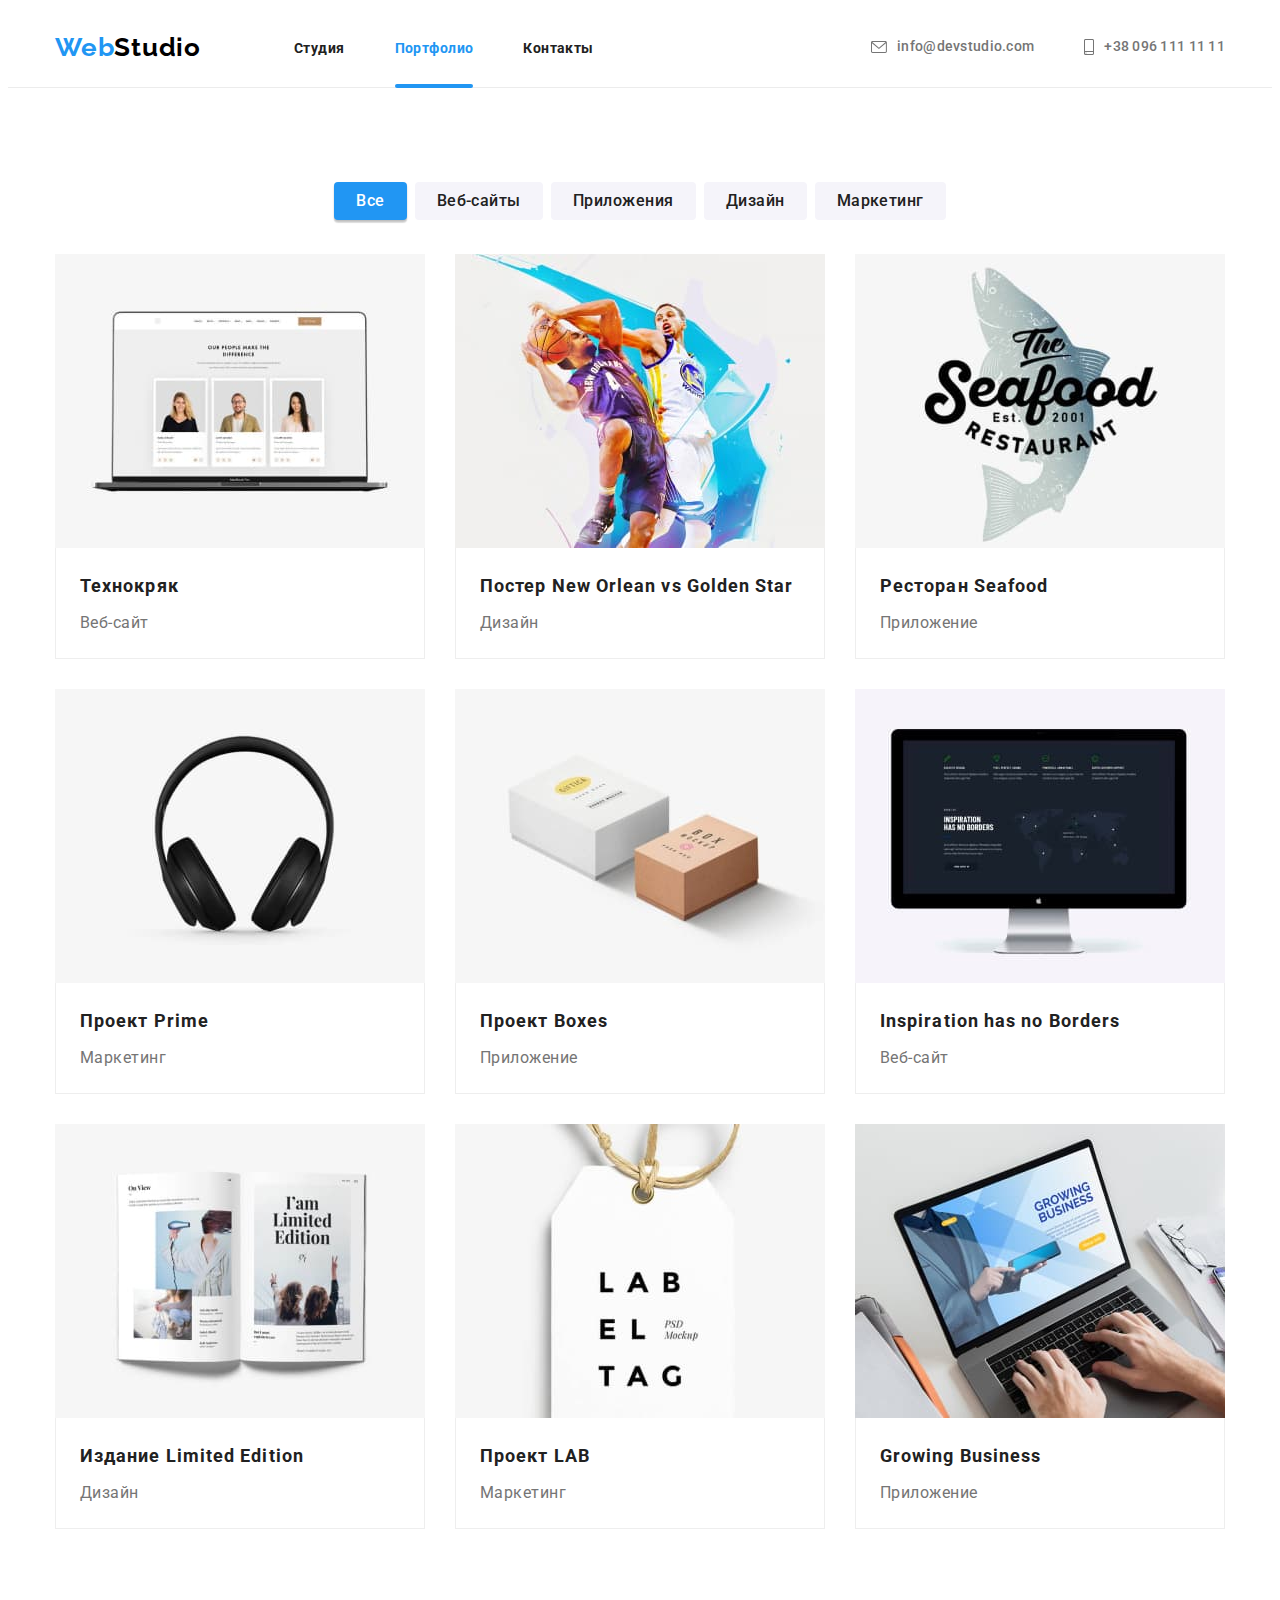
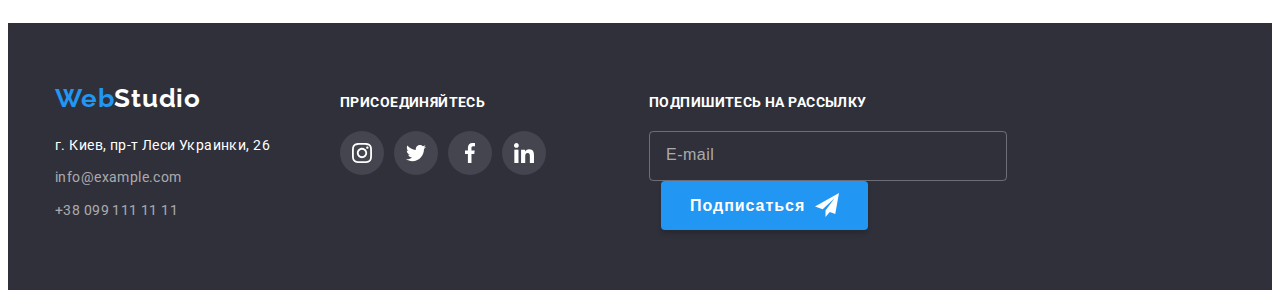
==== portfolio.html @ 804efa56 "Переносит файлы" ====
<!DOCTYPE html>
<html lang="en">
  <head>
    <meta charset="UTF-8" />
    <meta http-equiv="X-UA-Compatible" content="IE=edge" />
    <meta name="viewport" content="width=device-width, initial-scale=1.0" />
    <title>Портфолио</title>
    <link rel="stylesheet" href="https://cdnjs.cloudflare.com/ajax/libs/modern-normalize/1.1.0/modern-normalize.min.css" integrity="sha512-wpPYUAdjBVSE4KJnH1VR1HeZfpl1ub8YT/NKx4PuQ5NmX2tKuGu6U/JRp5y+Y8XG2tV+wKQpNHVUX03MfMFn9Q==" crossorigin="anonymous" referrerpolicy="no-referrer" />
    <link rel="preconnect" href="https://fonts.gstatic.com">
<link href="https://fonts.googleapis.com/css2?family=Raleway:wght@700&family=Roboto:wght@400;500;700;900&display=swap" rel="stylesheet">
    <link rel="stylesheet" href="./css/styles.css" />
  </head>
  <body>
    <!-- HEADER -->
    <header class="header">
      <div class="container header-container">
        <a href="" class="company link name-company-container "
        ><span class="company-span">Web</span>Studio</a>
     
      
       <!-- Navigation -->
       <nav class="navigation">
        <ul class="nav-link-container link list">
          <li class="nav-item"><a class="nav-link-title link " href="./index.html" >Cтудия</a></li>
          <li class="nav-item"><a class="nav-link-title link current" href="./portfolio.html">Портфолио</a></li>
          <li class="nav-item"><a class="nav-link-title link " href="#" >Контакты</a></li>
        </ul>
      </nav>
      <ul class="header-link-container list">
        <li class="header-link-container-item">
          <a href="mailto:info@devstudio" class="nav-link header-button nav-icon-list-item   link">
            <svg class="nav-link-icon" width= "16px"
            height="12px">
              <use href="./images/icons.svg#icon-envelope"> </use>  
            </svg>
          
            info@devstudio.com 
          
          </a>
        </li>
     
        <li class="header-link-container-item">
          <a href="tel:+380961111111" class="nav-link header-button nav-icon-list-item  link">
            <svg class="nav-link-icon" width="10px"
            height="16px">
              <use href="./images/icons.svg#icon-smartphone"> 
            
              </use>  </svg>+38 096 111 11 11</a>
         
        </li>
      </ul>
    </div>
    </header>
    <!-- Main content section -->
    <main>
    <section class="section" >
      <div class="container">
    <ul class="portfolio-list-button list ">
      <li class="portfolio-list-item"><button type="button" class="portfolio-button current">Все</button></li>
      <li class="portfolio-list-item"><button type="button" class="portfolio-button">Веб-сайты</button></li>
      <li class="portfolio-list-item"><button type="button" class="portfolio-button">Приложения</button></li>
      <li class="portfolio-list-item"><button type="button" class="portfolio-button">Дизайн</button></li>
      <li class="portfolio-list-item"><button type="button" class="portfolio-button">Маркетинг</button></li>
   
    </ul>
       <ul class="portfolio list  portfolio-card-set ">
         
        <li class="portfolio-item">
          <a href="#" class="portfolio-link-card-item link">
          <div class="portfolio-img">
          <img src="./images/img1.jpg" width="370" height="294" alt="Ноутбук с открытыми фотографиями людей" class="portfolio-img" >
          <p class="portfolio-overlay">Технокряк это современная площадка распространения коронавируса. Компании используют эту платформу для цифрового шпионажа и атак на защищённые сервера конкурентов.</p>
        </div>
          <div class="portfolio-card-content">
        <h3 class="portfolio-title">Технокряк</h3>
        <p class="portfolio-text">Веб-сайт</p>
      </div>
    </a>
       </li>
        <li class="portfolio-item">
          <a href="#" class="portfolio-link-card-item link">
            <div class="portfolio-img">
          <img src="./images/img2.jpg" width="370" height="294" alt="Игра в баскетбол"> 
          <p class="portfolio-overlay">Технокряк это современная площадка распространения коронавируса. Компании используют эту платформу для цифрового шпионажа и атак на защищённые сервера конкурентов.</p>
        </div>
          <div class="portfolio-card-content">
        <h3 class="portfolio-title">Постер New Orlean vs Golden Star</h3> 
        <p class="portfolio-text">Дизайн</p>
        </div> 
      </a>
      </li>
        <li class="portfolio-item">
          <a href="#" class="portfolio-link-card-item link">
            <div class="portfolio-img">
          <img src="./images/img3.jpg"width="370" height="294" alt="Логотип ресторана">
          <p class="portfolio-overlay">Технокряк это современная площадка распространения коронавируса. Компании используют эту платформу для цифрового шпионажа и атак на защищённые сервера конкурентов.</p>
        </div>
          
          <div class="portfolio-card-content">
        <h3 class="portfolio-title">Ресторан Seafood</h3>
        <p class="portfolio-text">Приложение</p> 
      </div>
    </a>
        </li>  
        <li class="portfolio-item">
          <a href="#" class="portfolio-link-card-item link">
            <div class="portfolio-img">
          <img src="./images/img4.jpg"width="370" height="294" alt="Наушники">
          <p class="portfolio-overlay">Технокряк это современная площадка распространения коронавируса. Компании используют эту платформу для цифрового шпионажа и атак на защищённые сервера конкурентов.</p>
        </div>
          <div class="portfolio-card-content">
        <h3 class="portfolio-title">Проект Prime</h3>
        <p class="portfolio-text">Маркетинг</p>
      </div>
      </a>
      </li>   
        <li class="portfolio-item">
          <a href="#" class="portfolio-link-card-item link">
            <div class="portfolio-img">
          <img src="./images/img5.jpg"width="370" height="294" alt="Коробки с содержимым">
          <p class="portfolio-overlay">Технокряк это современная площадка распространения коронавируса. Компании используют эту платформу для цифрового шпионажа и атак на защищённые сервера конкурентов.</p>
        </div>
          <div class="portfolio-card-content">
        <h3 class="portfolio-title">Проект Boxes</h3>
        <p class="portfolio-text">Приложение</p> 
      </div>
    </a>
      </li>  
        <li class="portfolio-item">
          <a href="#" class="portfolio-link-card-item link">
            <div class="portfolio-img">
          <img src="./images/img6.jpg"width="370" height="294" alt="Открытый сайт">
          <p class="portfolio-overlay">Технокряк это современная площадка распространения коронавируса. Компании используют эту платформу для цифрового шпионажа и атак на защищённые сервера конкурентов.</p>
        </div>
          <div class="portfolio-card-content">
        <h3 class="portfolio-title">Inspiration has no Borders</h3>
        <p class="portfolio-text">Веб-сайт</p>
      </div>
    </a>
      </li>
        <li class="portfolio-item" >
          <a href="#" class="portfolio-link-card-item link">
            <div class="portfolio-img">
          <img src="./images/img7.jpg"width="370" height="294" alt="Открытый  журнал">
          <p class="portfolio-overlay">Технокряк это современная площадка распространения коронавируса. Компании используют эту платформу для цифрового шпионажа и атак на защищённые сервера конкурентов.</p>
        </div>
          <div class="portfolio-card-content">
        <h3 class="portfolio-title">Издание Limited Edition</h3>
        <p class="portfolio-text">Дизайн</p>
      </div> 
    </a>
      </li>  
        <li class="portfolio-item">
          <a href="#" class="portfolio-link-card-item link">
            <div class="portfolio-img">
          <img src="./images/img8.jpg"width="370" height="294" alt="Бирка с надписью магазина">
          <p class="portfolio-overlay">Технокряк это современная площадка распространения коронавируса. Компании используют эту платформу для цифрового шпионажа и атак на защищённые сервера конкурентов.</p>
        </div>
          <div class="portfolio-card-content">
        <h3 class="portfolio-title">Проект LAB</h3> 
        <p class="portfolio-text">Маркетинг</p> 
      </div>
    </a>
      </li> 
        <li class="portfolio-item">
          <a href="#" class="portfolio-link-card-item link">
            <div class="portfolio-img">
          <img src="./images/img9.jpg"width="370" height="294" alt="Открытое приложение">
          <p class="portfolio-overlay">Технокряк это современная площадка распространения коронавируса. Компании используют эту платформу для цифрового шпионажа и атак на защищённые сервера конкурентов.</p>
        </div>
          <div class="portfolio-card-content">
        <h3 class="portfolio-title">Growing Business</h3>
        <p class="portfolio-text">Приложение</p>
        </div>
      </a>
      </li>
       </ul>
      </div>
      </section>
    </main>
  <!-- --footer--> 
  <footer class="footer-section">
    <div class="container footer ">
      <div class="footer-logo-section">
    <a href="" class="link footer-name-company"
      ><span class="company-span "><span>Web</span><span class="name-company-span">Studio</span></a>
    
    <address class="address-text footer-content">г. Киев, пр-т Леси Украинки, 26</address>
    <ul class="footer-list">
      <li class="footer-item list"><a href="mailto:info@example.com" class="footer-link link">info@example.com</a></li>
      <li class="footer-item list"><a href="tel:+380991111111" class="footer-link link">+38 099 111 11 11</a></li>
    </ul>
  </div>
  <div class="footer-icon-section">
    <p class="footer-text">Присоединяйтесь</p>
    <ul class="footer-icon-list list">
     <li><a href="#" class="footer-icon-link"><svg class="footer-icon"><use href="./images/icons.svg#icon-instagram"></use></svg></a></li>
     <li><a href="#" class="footer-icon-link"><svg class="footer-icon"><use href="./images/icons.svg#icon-twitter"></use></svg></a></li>
     <li><a href="#" class="footer-icon-link"><svg class="footer-icon"><use href="./images/icons.svg#icon-facebook"></use></svg></a></li>
     <li><a href="#" class="footer-icon-link"><svg class="footer-icon"><use href="./images/icons.svg#icon-linkedin"></use></svg></a></li>
    </ul>
  </div>
  <form class="footer-form">
    <p class="Subscribe">Подпишитесь на рассылку</p>
    <label class="footer-form-label">
       <input type="email" name="user-email" id="subscribe" placeholder="E-mail" class="user-email-input">
     <button type="submit" class="form-button"> Подписаться
       <svg class="footer-form-icon">
         <use href="./images/icons.svg#icon-send">
   
         </use>
       </svg>
   </button>
 </label>
   </form>
  </div>
  </footer>
  </body>
</html>
---- css/styles.css ----
:root {
  --title-color: #212121;
  --text-color: #757575;
  --primary-background: #2f303a;
  --accent-color: #2196f3;
  --secondary-color: #ffff;
  --our-team-background: #f5f4fa;
  --company-text-color: #000000;
  --background-portfolio-button: #f5f4fa;
  --portfolio-overlay-background: rgba(33, 150, 243, 0.9);
  --timing-function: cubic-bezier(0.4, 0, 0.2, 1);
}

h1,
h2,
h3,
h4,
h5,
h6,
p {
  margin-top: 0;
  margin-bottom: 0;
  padding-left: 0;
}

.list {
  list-style: none;
}
ul,
ol {
  margin-top: 0;
  margin-bottom: 0;
  padding-left: 0;
}
img {
  display: block;
  max-width: 100%;
}
.link {
  text-decoration: none;
}
body {
  font-family: Roboto, sans-serif;
}
.visually-hidden {
  position: absolute;
  width: 1px;
  height: 1px;
  margin: -1px;
  border: 0;
  padding: 0;

  white-space: nowrap;
  clip-path: inset(100%);
  clip: rect(0 0 0 0);
  overflow: hidden;
}
*,
*::before,
*::after {
  box-sizing: border-box;
}

/* HEADER */
.container {
  width: 1200px;
  margin-left: auto;
  margin-right: auto;
  padding-left: 15px;
  padding-right: 15px;
}
.header {
  border-bottom: 1px solid #ececec;
  padding-top: 24px;
  padding-bottom: 24px;
}
.header-container {
  display: flex;
  align-items: center;
}
.navigation {
  display: flex;
}
.nav-link-container {
  display: flex;
}
.header-link-container {
  display: flex;
  margin-left: auto;
}
.header-link-container-item:not(:last-child) {
  margin-right: 50px;
}
.header-button {
  display: flex;
  align-items: center;
}
.name-company-container {
  margin-right: 93px;
}
.nav-item:not(:last-child) {
  margin-right: 50px;
}
.company {
  font-family: Raleway, sans-serif;
  font-weight: bold;
  font-size: 26px;
  line-height: 1.19;
  letter-spacing: 0.03em;
  color: var(--company-text-color);
}
.company-span {
  font-family: Raleway, sans-serif;
  font-weight: bold;
  font-size: 26px;
  line-height: 1.19;
  letter-spacing: 0.03em;
  color: var(--accent-color);
}
.nav-link-title {
  position: relative;
  font-weight: bold;
  font-size: 14px;
  line-height: 1.14;
  letter-spacing: 0.03em;
  color: var(--title-color);
  transition: color 250ms var(--timing-function);
}

.nav-link-title:hover,
.nav-link-title:focus {
  color: var(--accent-color);
}
.nav-link-title.current {
  padding: 28px 0px;
  color: var(--accent-color);
}
.nav-link-title.current::after {
  content: '';
  position: absolute;
  display: block;
  bottom: -4px;
  left: 0;
  width: 100%;
  height: 4px;

  background-color: #2196f3;
  border-radius: 2px;
}
.nav-link {
  font-weight: 500;
  font-size: 14px;
  line-height: 1.14;
  letter-spacing: 0.02em;
  color: var(--text-color);
  transition: color 250ms var(--timing-function);
}
.nav-link:hover,
.nav-link:focus {
  color: var(--accent-color);
}
.nav-icon-list-item {
  fill: #757575;
  transition: fill 250ms var(--timing-function);
}
.nav-icon-list-item:hover {
  fill: var(--accent-color);
}
.nav-link-icon {
  margin-right: 10px;
}

/* main content section */
.section {
  padding-top: 94px;
  padding-bottom: 94px;
}
.main-title {
  font-weight: 900;
  font-size: 44px;
  line-height: 1.65;
  text-align: center;
  letter-spacing: 0.06em;
  text-transform: uppercase;
  color: var(--secondary-color);
  margin-bottom: 30px;
}
.main-section {
  background-color: var(--primary-background);
  text-align: center;
  padding-top: 200px;
  padding-bottom: 200px;
  background-image: linear-gradient(
      to right,
      rgba(47, 48, 58, 0.4),
      rgba(47, 48, 58, 0.4)
    ),
    url('../images/main.jpg');
  background-repeat: no-repeat;
  background-position: center;
  background-size: cover;
  max-width: 1600px;
}

.main-btn {
  font-family: inherit;
  font-weight: bold;
  font-size: 16px;
  line-height: 1.87;
  text-align: center;
  letter-spacing: 0.06em;
  padding: 10px 32px;
  border-radius: 4px;
  border: 0;
  cursor: pointer;
  background-color: #2196f3;
  color: var(--secondary-color);
}
/* section components */
.section-list {
  display: flex;
}
.section-item:not(:last-child) {
  margin-right: 30px;
}
/* Overleys */
.overley-section {
  position: relative;
}
.overley-images-studious {
  position: absolute;
  bottom: 0;
  right: 0;
  width: 100%;
  height: 100%;
  background-color: rgba(47, 48, 58, 0.8);
  width: 370px;
  height: 70px;
  padding: 27px;
}
.overley-title {
  font-weight: bold;
  font-size: 14px;
  line-height: 1.14;
  text-align: center;
  letter-spacing: 0.03em;
  text-transform: uppercase;

  color: #ffffff;
}

/* Card */

.card-content {
  margin-top: 9px;
}
/* Advantages */
.title-list-advantages {
  margin-bottom: 10px;
}
.section-advantages {
  padding-top: 94px;
}
.advantages-section-icon {
  display: flex;
  width: 270px;
  height: 120px;
  background-color: #f5f4fa;
  border-radius: 4px;
  margin-bottom: 30px;
  align-items: center;
  justify-content: center;
}
.advantages-icon {
  width: 70px;
  height: 70px;
}
.link-title {
  text-transform: uppercase;
  font-weight: bold;
  font-size: 14px;
  line-height: 1.14;
  letter-spacing: 0.03em;
  color: var(--title-color);
}
.link-text {
  font-size: 14px;
  line-height: 24px;
  letter-spacing: 0.03em;
  color: var(--text-color);
}
/* Our-team */

.our-team-content {
  background: #ffffff;
  border-radius: 0px 0px 4px 4px;
  box-shadow: 0px 1px 3px rgba(0, 0, 0, 0.12), 0px 1px 1px rgba(0, 0, 0, 0.14),
    0px 2px 1px rgba(0, 0, 0, 0.2);
}
.our-team {
  background: var(--our-team-background);
}
.our-team-box {
  padding: 30px 32px;
}

.our-team-icon-link {
  display: flex;
  align-items: center;
  justify-content: center;
  width: 44px;
  height: 44px;
  fill: #afb1b8;
  border-radius: 50%;
  background-color: #ffffff;
  transition: background-color 250ms var(--timing-function),
    fill 250ms var(--timing-function);
}
.our-team-icon-link:hover,
.our-team-icon-link:focus {
  fill: #fff;
  background-color: #2196f3;
}
.our-team-icon-list {
  display: flex;
  margin-top: 16px;
  justify-content: space-between;
}
.our-team-icon {
  width: 20px;
  height: 20px;
}

/* Client */
.client-icon-list-item:not(:last-child) {
  margin-right: 30px;
}
.client-icon-link {
  display: flex;
  border: 1px solid #afb1b8;
  border-radius: 4px;
  justify-content: center;
  align-items: center;
  width: 170px;
  height: 92px;
  fill: #afb1b8;
  transition: background-color 250ms var(--timing-function),
    fill 250ms var(--timing-function);
}
.client-icon-link:hover,
.client-icon-link:focus {
  fill: #2196f3;
  border: 1px solid #2196f3;
}
.client-icon-list {
  display: flex;
}
/* What are we doing */

.section-title {
  font-weight: bold;
  font-size: 36px;
  line-height: 1.17;
  text-align: center;
  letter-spacing: 0.03em;
  color: var(--title-color);
  margin-bottom: 50px;
}
.section-title-list {
  font-family: Roboto;
  font-style: normal;
  font-weight: 500;
  font-size: 16px;
  line-height: 1.18;
  text-align: center;
  letter-spacing: 0.03em;
  color: var(--title-color);
}
.section-text {
  font-size: 16px;
  line-height: 1.18;
  text-align: center;
  letter-spacing: 0.03em;
  color: var(--text-color);
}
/* Footer components */
.footer-item:not(:last-child) {
  margin-bottom: 9px;
}
.footer-name-company {
  margin-bottom: 20px;
  display: block;
}

/* Footer */
.footer-section {
  display: flex;
  align-items: baseline;
  background: var(--primary-background);
  padding-top: 60px;
  padding-bottom: 60px;
}
.footer-text {
  font-weight: bold;
  font-size: 14px;
  line-height: 1.14;
  letter-spacing: 0.03em;
  text-transform: uppercase;
  color: #ffffff;
}
.footer-icon-list {
  display: flex;
  margin-top: 20px;
}
.footer-icon-link {
  display: flex;
  justify-content: center;
  align-items: center;
  width: 44px;
  height: 44px;
  border-radius: 50%;
  background-color: rgba(255, 255, 255, 0.1);
  margin-right: 10px;
  transition: background-color 250ms var(--timing-function);
}
.footer-icon-link:hover,
.footer-icon-link:focus {
  background-color: #2196f3;
}

.footer-icon {
  width: 20px;
  height: 20px;
  fill: #ffff;
}
.footer-logo-section {
  margin-right: 70px;
}
.footer-icon-section {
  display: flex;
  flex-direction: column;
}
.footer {
  display: flex;
  align-items: baseline;
}
.name-company-span {
  font-family: Raleway, sans-serif;
  font-weight: bold;
  font-size: 26px;
  line-height: 1.19;
  letter-spacing: 0.03em;
  color: var(--secondary-color);
}
.address-text {
  font-style: normal;
  font-size: 14px;
  line-height: 1.71;
  letter-spacing: 0.03em;
  color: var(--secondary-color);
}
.footer-list {
  margin-top: 9px;
}
.footer-link {
  font-size: 14px;
  line-height: 1.71;
  letter-spacing: 0.03em;
  color: rgba(255, 255, 255, 0.6);
  transition: color 250ms var(--timing-function);
}
.footer-link:hover,
.footer-link:focus {
  color: var(--secondary-color);
}
/* Footer-form */
.footer-form {
  margin-left: 93px;
}
.footer-subscribe {
  display: flex;
}

.Subscribe {
  font-weight: bold;
  font-size: 14px;
  line-height: 1.14;
  letter-spacing: 0.03em;
  text-transform: uppercase;

  color: var(--secondary-color);
  margin-bottom: 20px;
}
.user-email-input {
  width: 358px;
  height: 50px;
  padding: 15px 16px;
  border: 1px solid rgba(255, 255, 255, 0.3);
  background-color: transparent;
  border-radius: 4px;
  color: var(--secondary-color);
  outline: 0;
}
.user-email-input::placeholder {
  font-size: 16px;
  line-height: 1.25;
  letter-spacing: 0.03em;
  color: rgba(255, 255, 255, 0.6);
}

.form-button {
  display: flex;
  justify-content: center;
  align-items: center;
  padding: 10px 29px;
  margin-left: 12px;
  font-weight: bold;
  font-size: 16px;
  line-height: 1.87;
  letter-spacing: 0.06em;
  border: 0;
  background-color: var(--accent-color);
  box-shadow: 0px 4px 4px rgba(0, 0, 0, 0.15);
  border-radius: 4px;
  color: #ffffff;
  cursor: pointer;
}
.footer-form-icon {
  width: 24px;
  height: 24px;
  margin-left: 10px;
}
/* Portfolio */
.portfolio-list-item:not(:last-child) {
  margin-right: 8px;
}
.portfolio-list-button {
  display: flex;
  justify-content: center;
  margin-bottom: 34px;
}
.portfolio-card-set {
  padding: 0;
  margin: 0;
  display: flex;
  flex-wrap: wrap;
  margin-left: -30px;
  margin-top: -30px;
}
.portfolio-card-set > .portfolio-item {
  flex-basis: calc(100% / 3- 30px);
  margin-left: 30px;
  margin-top: 30px;
}
.portfolio-link-card-item {
  position: relative;
  display: block;
  cursor: pointer;
  transition: box-shadow 250ms var(--timing-function);
}
.portfolio-link-card-item:hover,
.portfolio-link-card-item:focus {
  box-shadow: 0px 1px 1px rgba(0, 0, 0, 0.12), 0px 4px 4px rgba(0, 0, 0, 0.06),
    1px 4px 6px rgba(0, 0, 0, 0.16);
}
.portfolio-card-content {
  padding: 20px 24px;
  border: 1px solid #eeeeee;
  border-top: 0;
}

.portfolio-button {
  font-family: inherit;
  background: var(--background-portfolio-button);
  cursor: pointer;
  font-weight: 500;
  font-size: 16px;
  line-height: 1.62;
  letter-spacing: 0.03em;
  border: 0;
  padding: 6px 22px;
  border-radius: 4px;
  color: var(--title-color);
  transition: background-color 250ms var(--timing-function),
    box-shadow 250ms var(--timing-function), color 250ms var(--timing-function);
}
.portfolio-button:hover,
.portfolio-button:focus {
  background: var(--accent-color);
  color: var(--secondary-color);
  box-shadow: 0px 3px 1px rgba(0, 0, 0, 0.1), 0px 1px 2px rgba(0, 0, 0, 0.08),
    0px 2px 2px rgba(0, 0, 0, 0.12);
}
.portfolio-button.current {
  background: var(--accent-color);
  color: var(--secondary-color);
  box-shadow: 0px 3px 1px rgba(0, 0, 0, 0.1), 0px 1px 2px rgba(0, 0, 0, 0.08),
    0px 2px 2px rgba(0, 0, 0, 0.12);
}

.portfolio-title {
  font-weight: bold;
  font-size: 18px;
  line-height: 2;
  letter-spacing: 0.06em;
  margin-bottom: 4px;
  color: var(--title-color);
}
.portfolio-text {
  font-size: 16px;
  line-height: 1.87;
  letter-spacing: 0.03em;
  color: var(--text-color);
}
.portfolio-img {
  position: relative;
  overflow: hidden;
}

.portfolio-overlay {
  position: absolute;
  width: 100%;
  height: 100%;
  top: 0;
  left: 0;
  padding: 63px 24px;
  background-color: var(--portfolio-overlay-background);
  font-weight: normal;
  font-size: 18px;
  line-height: 1.55;
  letter-spacing: 0.03em;
  color: #ffffff;
  overflow: auto;
  transform: translateY(101%);
  transition: transform 500ms;
}
.portfolio-link-card-item:hover .portfolio-overlay,
.portfolio-link-card-item:focus .portfolio-overlay {
  transform: translateY(0%);
}
/* modal-btn */
.backdrop {
  position: fixed;
  top: 0;
  left: 0;
  width: 100%;
  height: 100%;
  background-color: rgba(0, 0, 0, 0.2);
  transition: opacity 250ms linear, visibility 250ms linear;
}
.modal-btn {
  position: absolute;
  top: 50%;
  left: 50%;
  transform: translate(-50%, -50%);
  width: 528px;
  height: 581px;
  background-color: #fff;
  padding: 40px 40px;
}

.close-btn {
  position: absolute;
  top: 0;
  right: 0;
  justify-content: center;
  align-items: center;
  padding: 0;
  margin-right: 8px;
  margin-top: 8px;
  cursor: pointer;
  width: 30px;
  height: 30px;
  border-radius: 50%;
  border: 1px solid rgba(0, 0, 0, 0.1);
  background-color: transparent;
}
.close-btn:hover,
.close-btn:focus {
  fill: var(--accent-color);
}
.close-btn-svg {
  width: 11px;
  height: 11px;
  transition: fill 250ms var(--timing-function);
}
.is-hidden {
  opacity: 0;
  visibility: hidden;
  pointer-events: none;
}
/* modal-btn-form */
.modal-btn-form {
  display: flex;
  flex-direction: column;
}

.modal-btn-form-title {
  font-weight: bold;
  font-size: 20px;
  line-height: 1.15;
  letter-spacing: 0.03em;
  margin-bottom: 12px;
}
.modal-btn-label {
  display: block;
  font-size: 12px;
  line-height: 1.17;
  letter-spacing: 0.01em;
  color: #757575;
  margin-bottom: 4px;
}
.modal-btn-input {
  width: 100%;
  height: 40px;
  padding-left: 42px;
  border: 1px solid rgba(33, 33, 33, 0.2);
  border-radius: 4px;
  cursor: pointer;
  outline: 0;
  transition: border-color 250ms var(--timing-function);
}
.modal-btn-input:hover,
.modal-btn-input:focus {
  border-color: #2196f3;
}
.modal-btn-input:hover + .modal-form-icon,
.modal-btn-input:focus + .modal-form-icon {
  fill: var(--accent-color);
}

.modal-form-icon {
  position: absolute;
  width: 18px;
  height: 18px;
  top: 50%;
  left: 12px;
  transform: translateY(-50%);
  transition: fill 250ms var(--timing-function);
}
.form-btn-input {
  position: relative;
  margin-bottom: 10px;
}
.modal-form-textarea {
  width: 100%;
  height: 120px;
  border: 1px solid rgba(33, 33, 33, 0.2);
  border-radius: 4px;
  padding: 12px 16px;
  font-size: 14px;
  line-height: 1.14;
  letter-spacing: 0.01em;
  margin-bottom: 20px;
  resize: none;
  transition: border-color 250ms var(--timing-function);
}
.modal-form-textarea::placeholder {
  color: rgba(117, 117, 117, 0.5);
}
.modal-form-textarea:hover,
.modal-form-textarea:focus {
  outline: none;
  border-color: var(--accent-color);
}

.agree-input {
}
.agree-input:checked + .modal-btn-form-checkbox:before {
  border: 0;
  background-image: url('../images/check.svg');
  background-color: var(--accent-color);
  background-repeat: no-repeat;
  background-size: cover;
  background-position: center;
  border: 2px solid var(--accent-color);
  border-radius: 2px;
}
.agree-input:focus + .modal-btn-form-checkbox:before {
  border-color: var(--accent-color);
}
.modal-btn-form-checkbox:before {
  display: block;
  width: 16px;
  height: 15px;
  border: 2px solid #212121;
  cursor: pointer;
  box-shadow: 0px 4px 4px rgba(0, 0, 0, 0.25);
  content: '';
  margin-right: 7px;
}
.modal-btn-form-checkbox {
  display: flex;
  align-items: center;
  cursor: pointer;
  font-size: 14px;
  line-height: 1.71;
  letter-spacing: 0.03em;
  color: #757575;
  margin-bottom: 30px;
}

.modal-button {
  display: block;
  margin: 0 auto;
  padding: 10px 56px;
  font-weight: bold;
  font-size: 16px;
  line-height: 1.87;
  letter-spacing: 0.06em;
  background: var(--accent-color);
  box-shadow: 0px 4px 4px rgba(0, 0, 0, 0.15);
  border-radius: 4px;
  border: 0;
  color: #ffffff;
  cursor: pointer;
}
.modal-form-button {
  display: flex;
  justify-content: center;
  align-items: center;
}
.form-link {
  color: #2196f3;
}
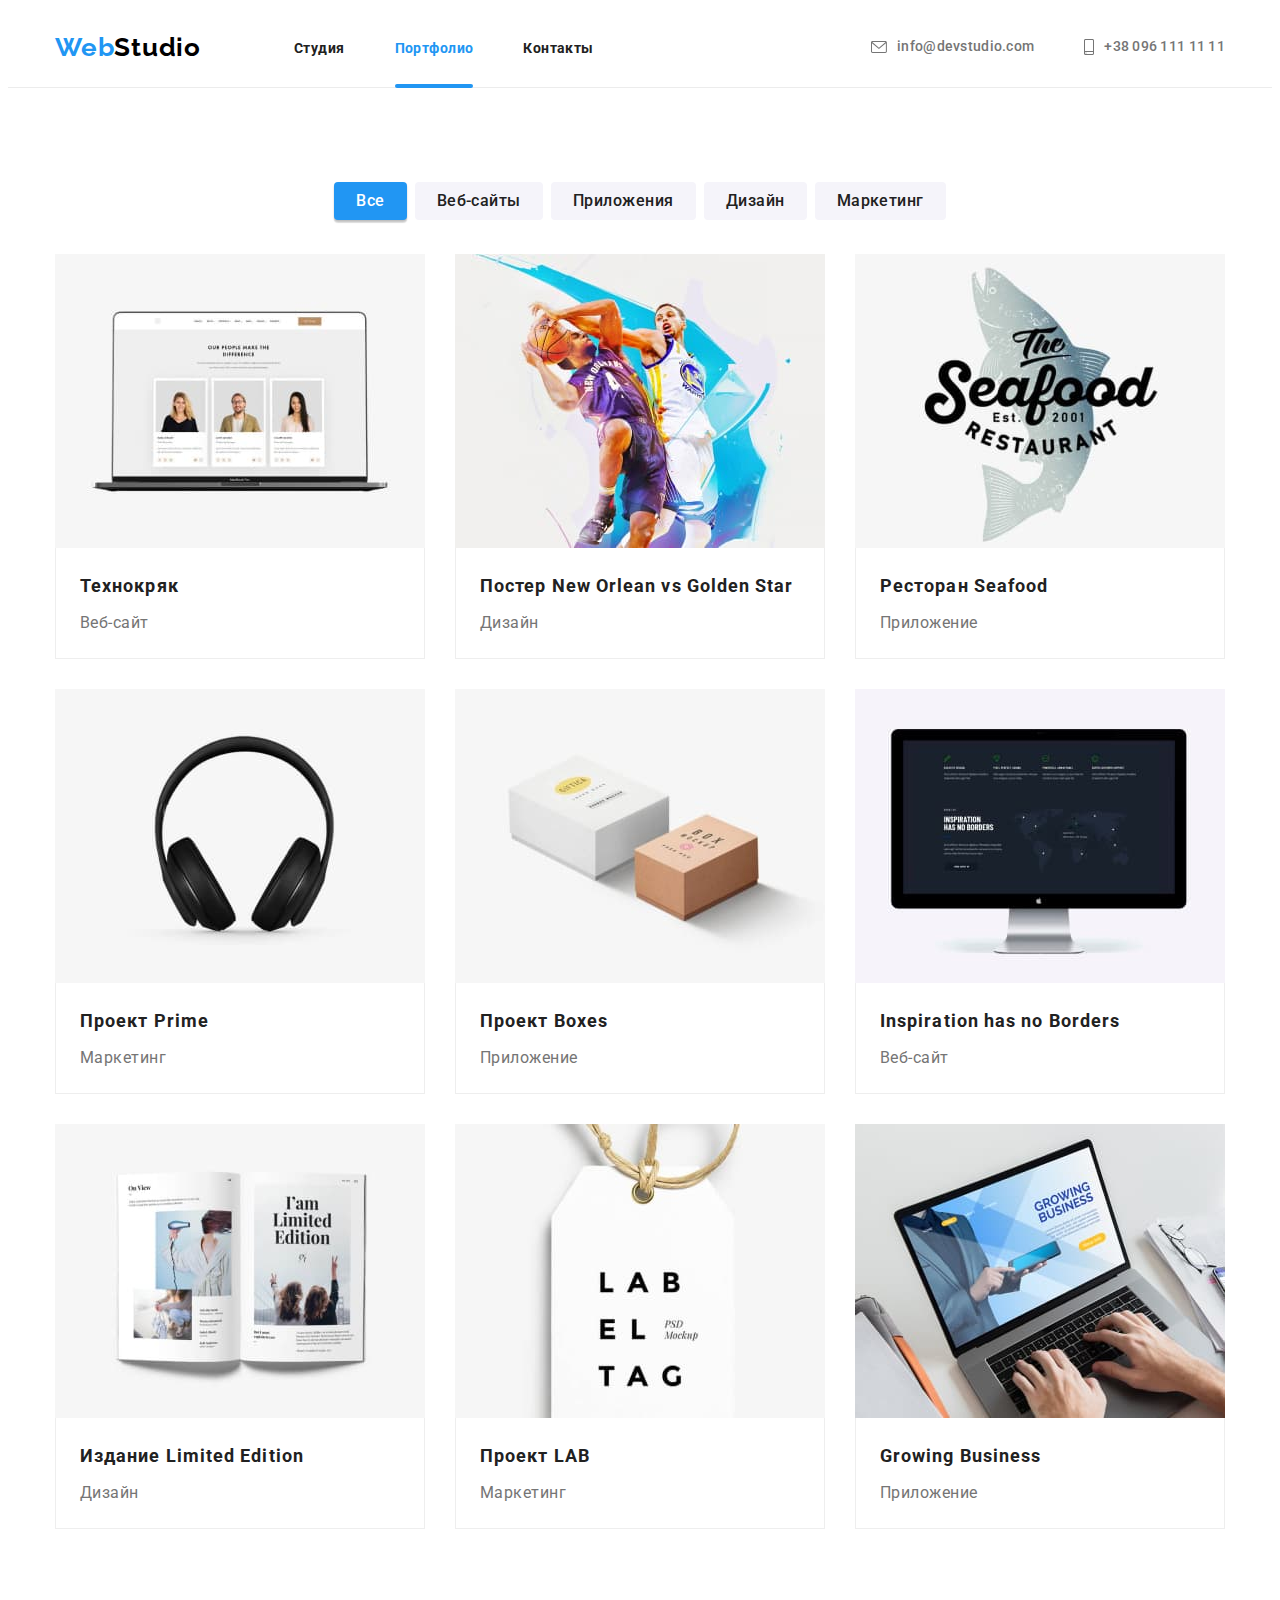
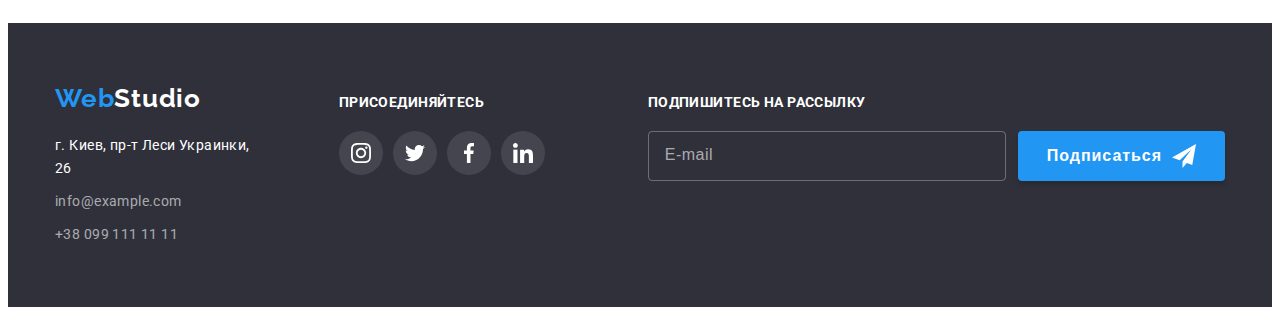
==== commit 3dab44dc: "Cоздал scss файлы" ====
--- a/portfolio.html
+++ b/portfolio.html
@@ -8,7 +8,7 @@
     <link rel="stylesheet" href="https://cdnjs.cloudflare.com/ajax/libs/modern-normalize/1.1.0/modern-normalize.min.css" integrity="sha512-wpPYUAdjBVSE4KJnH1VR1HeZfpl1ub8YT/NKx4PuQ5NmX2tKuGu6U/JRp5y+Y8XG2tV+wKQpNHVUX03MfMFn9Q==" crossorigin="anonymous" referrerpolicy="no-referrer" />
     <link rel="preconnect" href="https://fonts.gstatic.com">
 <link href="https://fonts.googleapis.com/css2?family=Raleway:wght@700&family=Roboto:wght@400;500;700;900&display=swap" rel="stylesheet">
-    <link rel="stylesheet" href="./css/styles.css" />
+    <link rel="stylesheet" href="./css/main.min.css" />
   </head>
   <body>
     <!-- HEADER -->
@@ -179,41 +179,85 @@
       </section>
     </main>
   <!-- --footer--> 
+  <!--footer-->
   <footer class="footer-section">
-    <div class="container footer ">
+    <div class="container footer">
       <div class="footer-logo-section">
-    <a href="" class="link footer-name-company"
-      ><span class="company-span "><span>Web</span><span class="name-company-span">Studio</span></a>
-    
-    <address class="address-text footer-content">г. Киев, пр-т Леси Украинки, 26</address>
-    <ul class="footer-list">
-      <li class="footer-item list"><a href="mailto:info@example.com" class="footer-link link">info@example.com</a></li>
-      <li class="footer-item list"><a href="tel:+380991111111" class="footer-link link">+38 099 111 11 11</a></li>
-    </ul>
-  </div>
-  <div class="footer-icon-section">
-    <p class="footer-text">Присоединяйтесь</p>
-    <ul class="footer-icon-list list">
-     <li><a href="#" class="footer-icon-link"><svg class="footer-icon"><use href="./images/icons.svg#icon-instagram"></use></svg></a></li>
-     <li><a href="#" class="footer-icon-link"><svg class="footer-icon"><use href="./images/icons.svg#icon-twitter"></use></svg></a></li>
-     <li><a href="#" class="footer-icon-link"><svg class="footer-icon"><use href="./images/icons.svg#icon-facebook"></use></svg></a></li>
-     <li><a href="#" class="footer-icon-link"><svg class="footer-icon"><use href="./images/icons.svg#icon-linkedin"></use></svg></a></li>
-    </ul>
-  </div>
-  <form class="footer-form">
-    <p class="Subscribe">Подпишитесь на рассылку</p>
-    <label class="footer-form-label">
-       <input type="email" name="user-email" id="subscribe" placeholder="E-mail" class="user-email-input">
-     <button type="submit" class="form-button"> Подписаться
-       <svg class="footer-form-icon">
-         <use href="./images/icons.svg#icon-send">
-   
-         </use>
-       </svg>
-   </button>
- </label>
-   </form>
-  </div>
+        <a href="#" class="link footer-name-company"
+          ><span class="company-span">Web</span
+          ><span class="name-company-span">Studio</span></a
+        >
+
+        <address class="address-text footer-content">
+          г. Киев, пр-т Леси Украинки, 26
+        </address>
+        <ul class="footer-list">
+          <li class="footer-item list">
+            <a href="mailto:info@example.com" class="footer-link link"
+              >info@example.com</a
+            >
+          </li>
+          <li class="footer-item list">
+            <a href="tel:+380991111111" class="footer-link link"
+              >+38 099 111 11 11</a
+            >
+          </li>
+        </ul>
+      </div>
+      <div class="footer-icon-section">
+        <p class="footer-text">Присоединяйтесь</p>
+        <ul class="footer-icon-list list">
+          <li>
+            <a href="#" class="footer-icon-link"
+              ><svg class="footer-icon">
+                <use href="./images/icons.svg#icon-instagram"></use>
+              </svg>
+            </a>
+          </li>
+          <li>
+            <a href="#" class="footer-icon-link">
+              <svg class="footer-icon">
+                <use href="./images/icons.svg#icon-twitter"></use>
+              </svg>
+            </a>
+          </li>
+          <li>
+            <a href="#" class="footer-icon-link">
+              <svg class="footer-icon">
+                <use href="./images/icons.svg#icon-facebook"></use>
+              </svg>
+            </a>
+          </li>
+          <li>
+            <a href="#" class="footer-icon-link"
+              ><svg class="footer-icon">
+                <use href="./images/icons.svg#icon-linkedin"></use>
+              </svg>
+            </a>
+          </li>
+        </ul>
+      </div>
+      <form class="footer-form">
+        <p class="Subscribe">Подпишитесь на рассылку</p>
+        <div class="footer-subscribe">
+          <label for="subscribe" class="footer-form-label">
+            <input
+              type="email"
+              name="user-email"
+              id="subscribe"
+              placeholder="E-mail"
+              class="user-email-input"
+            />
+          </label>
+          <button type="submit" class="form-button">
+            Подписаться
+            <svg class="footer-form-icon">
+              <use href="./images/icons.svg#icon-send"></use>
+            </svg>
+          </button>
+        </div>
+      </form>
+    </div>
   </footer>
   </body>
 </html>
--- a/css/main.min.css
+++ b/css/main.min.css
@@ -0,0 +1,2 @@
+:root{--title-color: #212121;--text-color: #757575;--primary-background: #2f303a;--accent-color: #2196f3;--secondary-color: #ffff;--our-team-background: #f5f4fa;--company-text-color: #000000;--background-portfolio-button: #f5f4fa;--portfolio-overlay-background: rgba(33, 150, 243, 0.9);--timing-function: cubic-bezier(0.4, 0, 0.2, 1)}.visually-hidden{position:absolute;width:1px;height:1px;margin:-1px;border:0;padding:0;white-space:nowrap;clip-path:inset(100%);clip:rect(0 0 0 0);overflow:hidden}h1,h2,h3,h4,h5,h6,p{margin-top:0;margin-bottom:0;padding-left:0}.list{list-style:none}ul,ol{margin-top:0;margin-bottom:0;padding-left:0}img{display:block;max-width:100%}.link{text-decoration:none}body{font-family:Roboto, sans-serif}*,*::before,*::after{box-sizing:border-box}.container{width:1200px;margin-left:auto;margin-right:auto;padding-left:15px;padding-right:15px}.header{border-bottom:1px solid #ececec;padding-top:24px;padding-bottom:24px}.header-container{display:flex;align-items:center}.navigation{display:flex}.nav-link-container{display:flex}.header-link-container{display:flex;margin-left:auto}.header-link-container-item:not(:last-child){margin-right:50px}.header-button{display:flex;align-items:center}.name-company-container{margin-right:93px}.nav-item:not(:last-child){margin-right:50px}.company{font-family:Raleway, sans-serif;font-weight:bold;font-size:26px;line-height:1.19;letter-spacing:0.03em;color:var(--company-text-color)}.company-span{font-family:Raleway, sans-serif;font-weight:bold;font-size:26px;line-height:1.19;letter-spacing:0.03em;color:var(--accent-color)}.nav-link-title{position:relative;font-weight:bold;font-size:14px;line-height:1.14;letter-spacing:0.03em;color:var(--title-color);transition:color 250ms var(--timing-function)}.nav-link-title:hover,.nav-link-title:focus{color:var(--accent-color)}.nav-link-title.current{padding:28px 0px;color:var(--accent-color)}.nav-link-title.current::after{content:'';position:absolute;display:block;bottom:-4px;left:0;width:100%;height:4px;background-color:#2196f3;border-radius:2px}.nav-link{font-weight:500;font-size:14px;line-height:1.14;letter-spacing:0.02em;color:var(--text-color);transition:color 250ms var(--timing-function)}.nav-link:hover,.nav-link:focus{color:var(--accent-color)}.nav-icon-list-item{fill:#757575;transition:fill 250ms var(--timing-function)}.nav-icon-list-item:hover{fill:var(--accent-color)}.nav-link-icon{margin-right:10px}.section{padding-top:94px;padding-bottom:94px}.main-title{font-weight:900;font-size:44px;line-height:1.65;text-align:center;letter-spacing:0.06em;text-transform:uppercase;color:var(--secondary-color);margin-bottom:30px}.main-section{background-color:var(--primary-background);text-align:center;padding-top:200px;padding-bottom:200px;background-image:linear-gradient(to right, rgba(47,48,58,0.4), rgba(47,48,58,0.4)),url("../images/main.jpg");background-repeat:no-repeat;background-position:center;background-size:cover;max-width:1600px}.main-btn{font-family:inherit;font-weight:bold;font-size:16px;line-height:1.87;text-align:center;letter-spacing:0.06em;padding:10px 32px;border-radius:4px;border:0;cursor:pointer;background-color:#2196f3;color:var(--secondary-color)}.section-list{display:flex}.section-item:not(:last-child){margin-right:30px}.title-list-advantages{margin-bottom:10px}.section-advantages{padding-top:94px}.advantages-section-icon{display:flex;width:270px;height:120px;background-color:#f5f4fa;border-radius:4px;margin-bottom:30px;align-items:center;justify-content:center}.advantages-icon{width:70px;height:70px}.link-title{text-transform:uppercase;font-weight:bold;font-size:14px;line-height:1.14;letter-spacing:0.03em;color:var(--title-color)}.link-text{font-size:14px;line-height:24px;letter-spacing:0.03em;color:var(--text-color)}.overley-section{position:relative}.overley-images-studious{position:absolute;bottom:0;right:0;width:100%;height:100%;background-color:rgba(47,48,58,0.8);width:370px;height:70px;padding:27px}.overley-title{font-weight:bold;font-size:14px;line-height:1.14;text-align:center;letter-spacing:0.03em;text-transform:uppercase;color:#ffffff}.section-title{font-weight:bold;font-size:36px;line-height:1.17;text-align:center;letter-spacing:0.03em;color:var(--title-color);margin-bottom:50px}.section-title-list{font-family:Roboto;font-style:normal;font-weight:500;font-size:16px;line-height:1.18;text-align:center;letter-spacing:0.03em;color:var(--title-color)}.section-text{font-size:16px;line-height:1.18;text-align:center;letter-spacing:0.03em;color:var(--text-color)}.our-team-content{background:#ffffff;border-radius:0px 0px 4px 4px;box-shadow:0px 1px 3px rgba(0,0,0,0.12),0px 1px 1px rgba(0,0,0,0.14),0px 2px 1px rgba(0,0,0,0.2)}.our-team{background:var(--our-team-background)}.our-team-box{padding:30px 32px}.our-team-icon-link{display:flex;align-items:center;justify-content:center;width:44px;height:44px;fill:#afb1b8;border-radius:50%;background-color:#ffffff;transition:background-color 250ms var(--timing-function),fill 250ms var(--timing-function)}.our-team-icon-link:hover,.our-team-icon-link:focus{fill:#fff;background-color:#2196f3}.our-team-icon-list{display:flex;margin-top:16px;justify-content:space-between}.our-team-icon{width:20px;height:20px}.card-content{margin-top:9px}.client-icon-list-item:not(:last-child){margin-right:30px}.client-icon-link{display:flex;border:1px solid #afb1b8;border-radius:4px;justify-content:center;align-items:center;width:170px;height:92px;fill:#afb1b8;transition:background-color 250ms var(--timing-function),fill 250ms var(--timing-function)}.client-icon-link:hover,.client-icon-link:focus{fill:#2196f3;border:1px solid #2196f3}.client-icon-list{display:flex}.footer-item:not(:last-child){margin-bottom:9px}.footer-name-company{margin-bottom:20px;display:block}.footer-section{display:flex;align-items:baseline;background:var(--primary-background);padding-top:60px;padding-bottom:60px}.footer-text{font-weight:bold;font-size:14px;line-height:1.14;letter-spacing:0.03em;text-transform:uppercase;color:#ffffff}.footer-icon-list{display:flex;margin-top:20px}.footer-icon-link{display:flex;justify-content:center;align-items:center;width:44px;height:44px;border-radius:50%;background-color:rgba(255,255,255,0.1);margin-right:10px;transition:background-color 250ms var(--timing-function)}.footer-icon-link:hover,.footer-icon-link:focus{background-color:#2196f3}.footer-icon{width:20px;height:20px;fill:#ffff}.footer-logo-section{margin-right:70px}.footer-icon-section{display:flex;flex-direction:column}.footer{display:flex;align-items:baseline}.name-company-span{font-family:Raleway, sans-serif;font-weight:bold;font-size:26px;line-height:1.19;letter-spacing:0.03em;color:var(--secondary-color)}.address-text{font-style:normal;font-size:14px;line-height:1.71;letter-spacing:0.03em;color:var(--secondary-color)}.footer-list{margin-top:9px}.footer-link{font-size:14px;line-height:1.71;letter-spacing:0.03em;color:rgba(255,255,255,0.6);transition:color 250ms var(--timing-function)}.footer-link:hover,.footer-link:focus{color:var(--secondary-color)}.footer-form{margin-left:93px}.footer-subscribe{display:flex}.Subscribe{font-weight:bold;font-size:14px;line-height:1.14;letter-spacing:0.03em;text-transform:uppercase;color:var(--secondary-color);margin-bottom:20px}.user-email-input{width:358px;height:50px;padding:15px 16px;border:1px solid rgba(255,255,255,0.3);background-color:transparent;border-radius:4px;color:var(--secondary-color);outline:0}.user-email-input::placeholder{font-size:16px;line-height:1.25;letter-spacing:0.03em;color:rgba(255,255,255,0.6)}.form-button{display:flex;justify-content:center;align-items:center;padding:10px 29px;margin-left:12px;font-weight:bold;font-size:16px;line-height:1.87;letter-spacing:0.06em;border:0;background-color:var(--accent-color);box-shadow:0px 4px 4px rgba(0,0,0,0.15);border-radius:4px;color:#ffffff;cursor:pointer}.footer-form-icon{width:24px;height:24px;margin-left:10px}.portfolio-list-item:not(:last-child){margin-right:8px}.portfolio-list-button{display:flex;justify-content:center;margin-bottom:34px}.portfolio-card-set{padding:0;margin:0;display:flex;flex-wrap:wrap;margin-left:-30px;margin-top:-30px}.portfolio-card-set>.portfolio-item{flex-basis:calc(100% / 3- 30px);margin-left:30px;margin-top:30px}.portfolio-link-card-item{position:relative;display:block;cursor:pointer;transition:box-shadow 250ms var(--timing-function)}.portfolio-link-card-item:hover,.portfolio-link-card-item:focus{box-shadow:0px 1px 1px rgba(0,0,0,0.12),0px 4px 4px rgba(0,0,0,0.06),1px 4px 6px rgba(0,0,0,0.16)}.portfolio-card-content{padding:20px 24px;border:1px solid #eeeeee;border-top:0}.portfolio-button{font-family:inherit;background:var(--background-portfolio-button);cursor:pointer;font-weight:500;font-size:16px;line-height:1.62;letter-spacing:0.03em;border:0;padding:6px 22px;border-radius:4px;color:var(--title-color);transition:background-color 250ms var(--timing-function),box-shadow 250ms var(--timing-function),color 250ms var(--timing-function)}.portfolio-button:hover,.portfolio-button:focus{background:var(--accent-color);color:var(--secondary-color);box-shadow:0px 3px 1px rgba(0,0,0,0.1),0px 1px 2px rgba(0,0,0,0.08),0px 2px 2px rgba(0,0,0,0.12)}.portfolio-button.current{background:var(--accent-color);color:var(--secondary-color);box-shadow:0px 3px 1px rgba(0,0,0,0.1),0px 1px 2px rgba(0,0,0,0.08),0px 2px 2px rgba(0,0,0,0.12)}.portfolio-title{font-weight:bold;font-size:18px;line-height:2;letter-spacing:0.06em;margin-bottom:4px;color:var(--title-color)}.portfolio-text{font-size:16px;line-height:1.87;letter-spacing:0.03em;color:var(--text-color)}.portfolio-img{position:relative;overflow:hidden}.portfolio-overlay{position:absolute;width:100%;height:100%;top:0;left:0;padding:63px 24px;background-color:var(--portfolio-overlay-background);font-weight:normal;font-size:18px;line-height:1.55;letter-spacing:0.03em;color:#ffffff;overflow:auto;transform:translateY(101%);transition:transform 500ms}.portfolio-link-card-item:hover .portfolio-overlay,.portfolio-link-card-item:focus .portfolio-overlay{transform:translateY(0%)}.backdrop{position:fixed;top:0;left:0;width:100%;height:100%;background-color:rgba(0,0,0,0.2);transition:opacity 250ms linear, visibility 250ms linear}.modal-btn{position:absolute;top:50%;left:50%;transform:translate(-50%, -50%);width:528px;height:581px;background-color:#fff;padding:40px 40px}.close-btn{position:absolute;top:0;right:0;justify-content:center;align-items:center;padding:0;margin-right:8px;margin-top:8px;cursor:pointer;width:30px;height:30px;border-radius:50%;border:1px solid rgba(0,0,0,0.1);background-color:transparent}.close-btn:hover,.close-btn:focus{fill:var(--accent-color)}.close-btn-svg{width:11px;height:11px;transition:fill 250ms var(--timing-function)}.is-hidden{opacity:0;visibility:hidden;pointer-events:none}.modal-btn-form{display:flex;flex-direction:column}.modal-btn-form-title{font-weight:bold;font-size:20px;line-height:1.15;letter-spacing:0.03em;margin-bottom:12px}.modal-btn-label{display:block;font-size:12px;line-height:1.17;letter-spacing:0.01em;color:#757575;margin-bottom:4px}.modal-btn-input{width:100%;height:40px;padding-left:42px;border:1px solid rgba(33,33,33,0.2);border-radius:4px;cursor:pointer;outline:0;transition:border-color 250ms var(--timing-function)}.modal-btn-input:hover,.modal-btn-input:focus{border-color:#2196f3}.modal-btn-input:hover+.modal-form-icon,.modal-btn-input:focus+.modal-form-icon{fill:var(--accent-color)}.modal-form-icon{position:absolute;width:18px;height:18px;top:50%;left:12px;transform:translateY(-50%);transition:fill 250ms var(--timing-function)}.form-btn-input{position:relative;margin-bottom:10px}.modal-form-textarea{width:100%;height:120px;border:1px solid rgba(33,33,33,0.2);border-radius:4px;padding:12px 16px;font-size:14px;line-height:1.14;letter-spacing:0.01em;margin-bottom:20px;resize:none;transition:border-color 250ms var(--timing-function)}.modal-form-textarea::placeholder{color:rgba(117,117,117,0.5)}.modal-form-textarea:hover,.modal-form-textarea:focus{outline:none;border-color:var(--accent-color)}.agree-input:checked+.modal-btn-form-checkbox:before{border:0;background-image:url("../images/check.svg");background-color:var(--accent-color);background-repeat:no-repeat;background-size:cover;background-position:center;border:2px solid var(--accent-color);border-radius:2px}.agree-input:focus+.modal-btn-form-checkbox:before{border-color:var(--accent-color)}.modal-btn-form-checkbox:before{display:block;width:16px;height:15px;border:2px solid #212121;cursor:pointer;box-shadow:0px 4px 4px rgba(0,0,0,0.25);content:'';margin-right:7px}.modal-btn-form-checkbox{display:flex;align-items:center;cursor:pointer;font-size:14px;line-height:1.71;letter-spacing:0.03em;color:#757575;margin-bottom:30px}.modal-button{display:block;margin:0 auto;padding:10px 56px;font-weight:bold;font-size:16px;line-height:1.87;letter-spacing:0.06em;background:var(--accent-color);box-shadow:0px 4px 4px rgba(0,0,0,0.15);border-radius:4px;border:0;color:#ffffff;cursor:pointer}.modal-form-button{display:flex;justify-content:center;align-items:center}.form-link{color:#2196f3}
+/*# sourceMappingURL=main.min.css.map */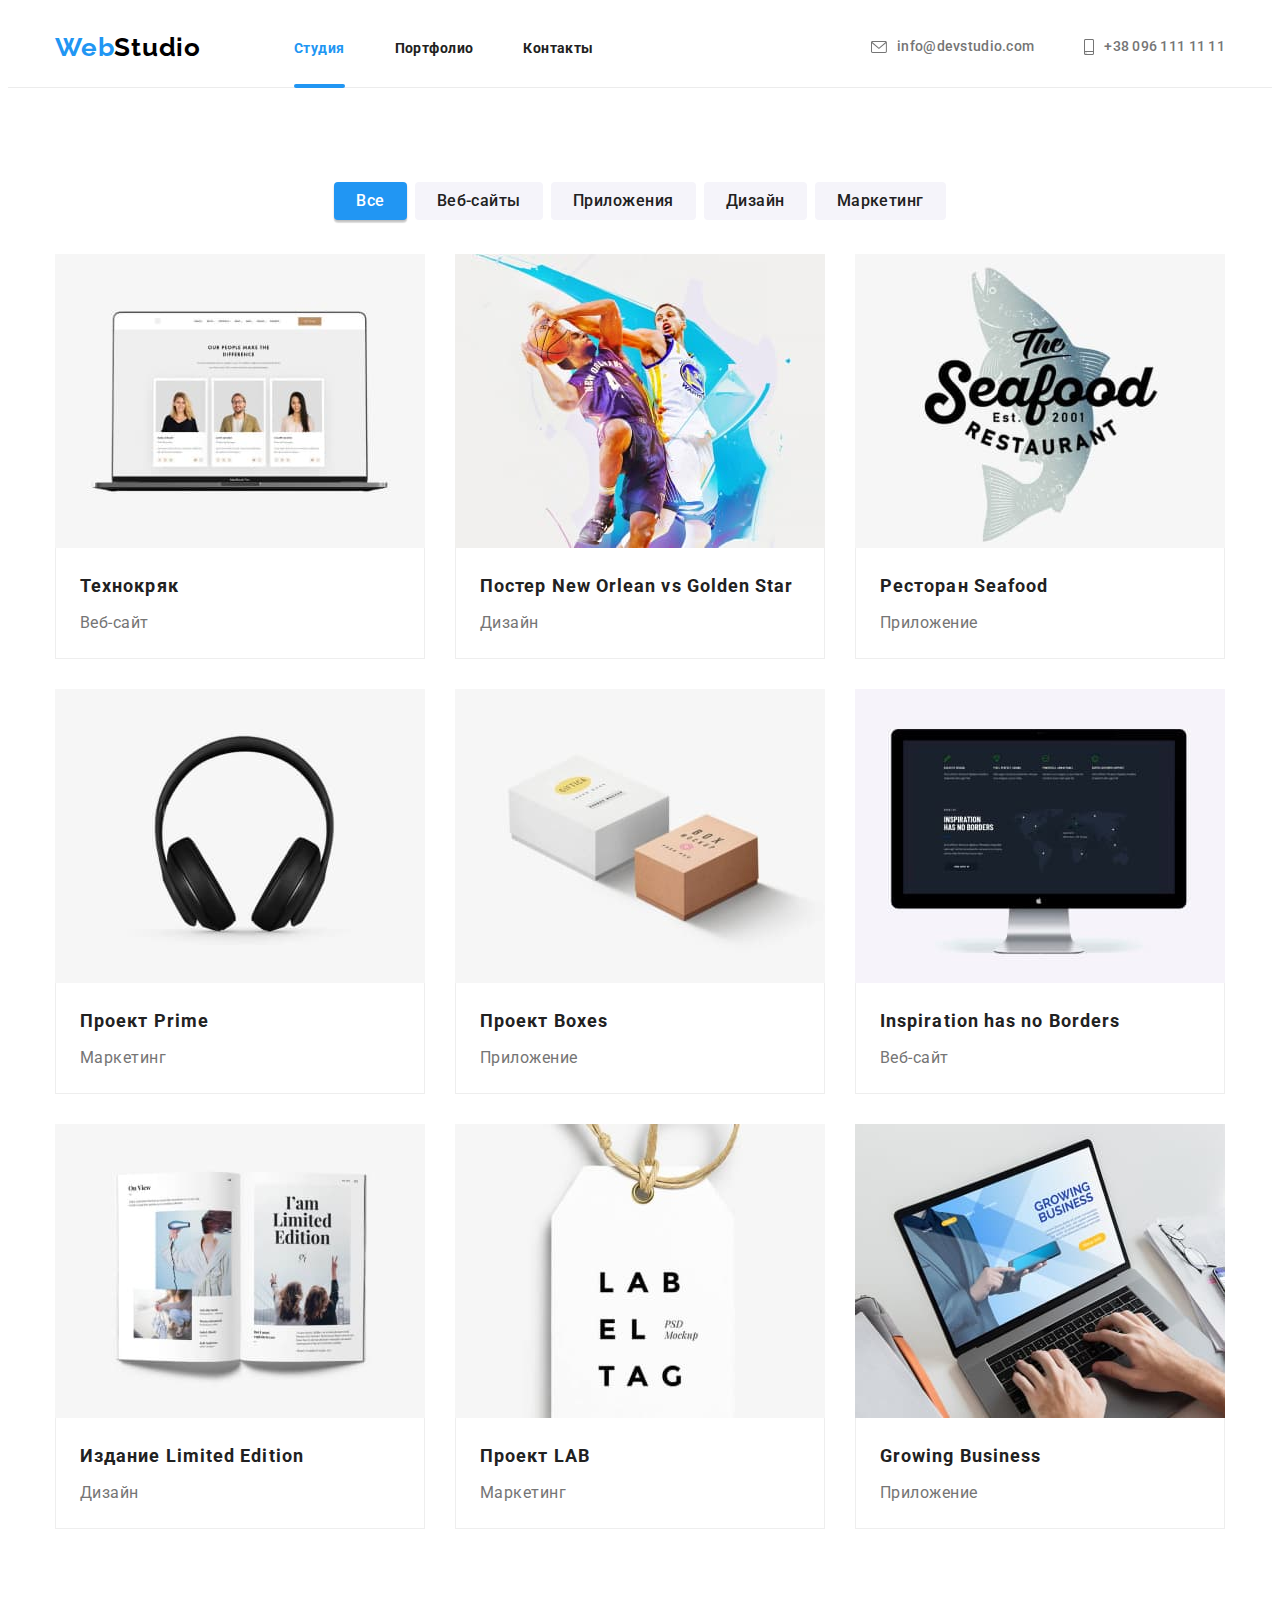
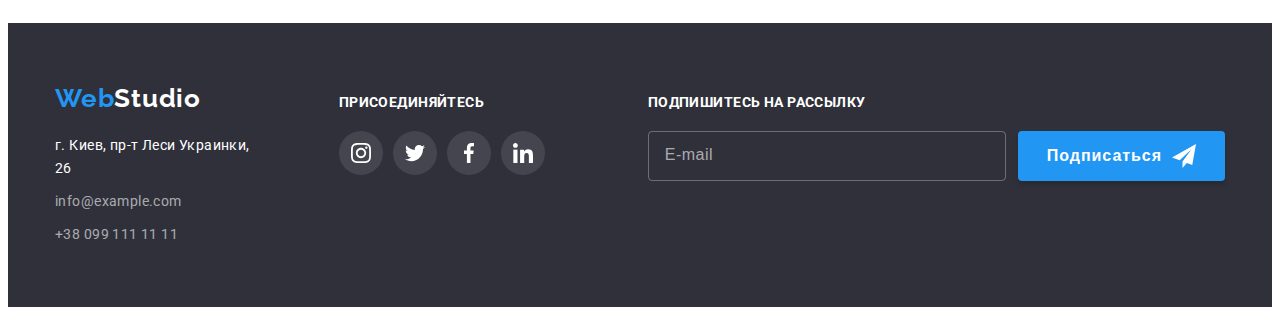
==== commit 0fad0f35: "Вносит изменения" ====
--- a/portfolio.html
+++ b/portfolio.html
@@ -5,259 +5,379 @@
     <meta http-equiv="X-UA-Compatible" content="IE=edge" />
     <meta name="viewport" content="width=device-width, initial-scale=1.0" />
     <title>Портфолио</title>
-    <link rel="stylesheet" href="https://cdnjs.cloudflare.com/ajax/libs/modern-normalize/1.1.0/modern-normalize.min.css" integrity="sha512-wpPYUAdjBVSE4KJnH1VR1HeZfpl1ub8YT/NKx4PuQ5NmX2tKuGu6U/JRp5y+Y8XG2tV+wKQpNHVUX03MfMFn9Q==" crossorigin="anonymous" referrerpolicy="no-referrer" />
-    <link rel="preconnect" href="https://fonts.gstatic.com">
-<link href="https://fonts.googleapis.com/css2?family=Raleway:wght@700&family=Roboto:wght@400;500;700;900&display=swap" rel="stylesheet">
+    <link
+      rel="stylesheet"
+      href="https://cdnjs.cloudflare.com/ajax/libs/modern-normalize/1.1.0/modern-normalize.min.css"
+      integrity="sha512-wpPYUAdjBVSE4KJnH1VR1HeZfpl1ub8YT/NKx4PuQ5NmX2tKuGu6U/JRp5y+Y8XG2tV+wKQpNHVUX03MfMFn9Q=="
+      crossorigin="anonymous"
+      referrerpolicy="no-referrer"
+    />
+    <link rel="preconnect" href="https://fonts.gstatic.com" />
+    <link
+      href="https://fonts.googleapis.com/css2?family=Raleway:wght@700&family=Roboto:wght@400;500;700;900&display=swap"
+      rel="stylesheet"
+    />
     <link rel="stylesheet" href="./css/main.min.css" />
   </head>
   <body>
     <!-- HEADER -->
     <header class="header">
-      <div class="container header-container">
-        <a href="" class="company link name-company-container "
-        ><span class="company-span">Web</span>Studio</a>
-     
-      
-       <!-- Navigation -->
-       <nav class="navigation">
-        <ul class="nav-link-container link list">
-          <li class="nav-item"><a class="nav-link-title link " href="./index.html" >Cтудия</a></li>
-          <li class="nav-item"><a class="nav-link-title link current" href="./portfolio.html">Портфолио</a></li>
-          <li class="nav-item"><a class="nav-link-title link " href="#" >Контакты</a></li>
-        </ul>
-      </nav>
-      <ul class="header-link-container list">
-        <li class="header-link-container-item">
-          <a href="mailto:info@devstudio" class="nav-link header-button nav-icon-list-item   link">
-            <svg class="nav-link-icon" width= "16px"
-            height="12px">
-              <use href="./images/icons.svg#icon-envelope"> </use>  
-            </svg>
-          
-            info@devstudio.com 
-          
-          </a>
-        </li>
-     
-        <li class="header-link-container-item">
-          <a href="tel:+380961111111" class="nav-link header-button nav-icon-list-item  link">
-            <svg class="nav-link-icon" width="10px"
-            height="16px">
-              <use href="./images/icons.svg#icon-smartphone"> 
-            
-              </use>  </svg>+38 096 111 11 11</a>
-         
-        </li>
-      </ul>
-    </div>
-    </header>
-    <!-- Main content section -->
-    <main>
-    <section class="section" >
-      <div class="container">
-    <ul class="portfolio-list-button list ">
-      <li class="portfolio-list-item"><button type="button" class="portfolio-button current">Все</button></li>
-      <li class="portfolio-list-item"><button type="button" class="portfolio-button">Веб-сайты</button></li>
-      <li class="portfolio-list-item"><button type="button" class="portfolio-button">Приложения</button></li>
-      <li class="portfolio-list-item"><button type="button" class="portfolio-button">Дизайн</button></li>
-      <li class="portfolio-list-item"><button type="button" class="portfolio-button">Маркетинг</button></li>
-   
-    </ul>
-       <ul class="portfolio list  portfolio-card-set ">
-         
-        <li class="portfolio-item">
-          <a href="#" class="portfolio-link-card-item link">
-          <div class="portfolio-img">
-          <img src="./images/img1.jpg" width="370" height="294" alt="Ноутбук с открытыми фотографиями людей" class="portfolio-img" >
-          <p class="portfolio-overlay">Технокряк это современная площадка распространения коронавируса. Компании используют эту платформу для цифрового шпионажа и атак на защищённые сервера конкурентов.</p>
-        </div>
-          <div class="portfolio-card-content">
-        <h3 class="portfolio-title">Технокряк</h3>
-        <p class="portfolio-text">Веб-сайт</p>
-      </div>
-    </a>
-       </li>
-        <li class="portfolio-item">
-          <a href="#" class="portfolio-link-card-item link">
-            <div class="portfolio-img">
-          <img src="./images/img2.jpg" width="370" height="294" alt="Игра в баскетбол"> 
-          <p class="portfolio-overlay">Технокряк это современная площадка распространения коронавируса. Компании используют эту платформу для цифрового шпионажа и атак на защищённые сервера конкурентов.</p>
-        </div>
-          <div class="portfolio-card-content">
-        <h3 class="portfolio-title">Постер New Orlean vs Golden Star</h3> 
-        <p class="portfolio-text">Дизайн</p>
-        </div> 
-      </a>
-      </li>
-        <li class="portfolio-item">
-          <a href="#" class="portfolio-link-card-item link">
-            <div class="portfolio-img">
-          <img src="./images/img3.jpg"width="370" height="294" alt="Логотип ресторана">
-          <p class="portfolio-overlay">Технокряк это современная площадка распространения коронавируса. Компании используют эту платформу для цифрового шпионажа и атак на защищённые сервера конкурентов.</p>
-        </div>
-          
-          <div class="portfolio-card-content">
-        <h3 class="portfolio-title">Ресторан Seafood</h3>
-        <p class="portfolio-text">Приложение</p> 
-      </div>
-    </a>
-        </li>  
-        <li class="portfolio-item">
-          <a href="#" class="portfolio-link-card-item link">
-            <div class="portfolio-img">
-          <img src="./images/img4.jpg"width="370" height="294" alt="Наушники">
-          <p class="portfolio-overlay">Технокряк это современная площадка распространения коронавируса. Компании используют эту платформу для цифрового шпионажа и атак на защищённые сервера конкурентов.</p>
-        </div>
-          <div class="portfolio-card-content">
-        <h3 class="portfolio-title">Проект Prime</h3>
-        <p class="portfolio-text">Маркетинг</p>
-      </div>
-      </a>
-      </li>   
-        <li class="portfolio-item">
-          <a href="#" class="portfolio-link-card-item link">
-            <div class="portfolio-img">
-          <img src="./images/img5.jpg"width="370" height="294" alt="Коробки с содержимым">
-          <p class="portfolio-overlay">Технокряк это современная площадка распространения коронавируса. Компании используют эту платформу для цифрового шпионажа и атак на защищённые сервера конкурентов.</p>
-        </div>
-          <div class="portfolio-card-content">
-        <h3 class="portfolio-title">Проект Boxes</h3>
-        <p class="portfolio-text">Приложение</p> 
-      </div>
-    </a>
-      </li>  
-        <li class="portfolio-item">
-          <a href="#" class="portfolio-link-card-item link">
-            <div class="portfolio-img">
-          <img src="./images/img6.jpg"width="370" height="294" alt="Открытый сайт">
-          <p class="portfolio-overlay">Технокряк это современная площадка распространения коронавируса. Компании используют эту платформу для цифрового шпионажа и атак на защищённые сервера конкурентов.</p>
-        </div>
-          <div class="portfolio-card-content">
-        <h3 class="portfolio-title">Inspiration has no Borders</h3>
-        <p class="portfolio-text">Веб-сайт</p>
-      </div>
-    </a>
-      </li>
-        <li class="portfolio-item" >
-          <a href="#" class="portfolio-link-card-item link">
-            <div class="portfolio-img">
-          <img src="./images/img7.jpg"width="370" height="294" alt="Открытый  журнал">
-          <p class="portfolio-overlay">Технокряк это современная площадка распространения коронавируса. Компании используют эту платформу для цифрового шпионажа и атак на защищённые сервера конкурентов.</p>
-        </div>
-          <div class="portfolio-card-content">
-        <h3 class="portfolio-title">Издание Limited Edition</h3>
-        <p class="portfolio-text">Дизайн</p>
-      </div> 
-    </a>
-      </li>  
-        <li class="portfolio-item">
-          <a href="#" class="portfolio-link-card-item link">
-            <div class="portfolio-img">
-          <img src="./images/img8.jpg"width="370" height="294" alt="Бирка с надписью магазина">
-          <p class="portfolio-overlay">Технокряк это современная площадка распространения коронавируса. Компании используют эту платформу для цифрового шпионажа и атак на защищённые сервера конкурентов.</p>
-        </div>
-          <div class="portfolio-card-content">
-        <h3 class="portfolio-title">Проект LAB</h3> 
-        <p class="portfolio-text">Маркетинг</p> 
-      </div>
-    </a>
-      </li> 
-        <li class="portfolio-item">
-          <a href="#" class="portfolio-link-card-item link">
-            <div class="portfolio-img">
-          <img src="./images/img9.jpg"width="370" height="294" alt="Открытое приложение">
-          <p class="portfolio-overlay">Технокряк это современная площадка распространения коронавируса. Компании используют эту платформу для цифрового шпионажа и атак на защищённые сервера конкурентов.</p>
-        </div>
-          <div class="portfolio-card-content">
-        <h3 class="portfolio-title">Growing Business</h3>
-        <p class="portfolio-text">Приложение</p>
-        </div>
-      </a>
-      </li>
-       </ul>
-      </div>
-      </section>
-    </main>
-  <!-- --footer--> 
-  <!--footer-->
-  <footer class="footer-section">
-    <div class="container footer">
-      <div class="footer-logo-section">
-        <a href="#" class="link footer-name-company"
-          ><span class="company-span">Web</span
-          ><span class="name-company-span">Studio</span></a
+      <div class="container header__container">
+        <a href="" class="logo link"
+          ><span class="logo__span">Web</span>Studio</a
         >
+        <!-- Navigation -->
+        <nav class="navigation">
+          <ul class="nav-list link list">
+            <li class="nav-list__item">
+              <a class="nav-list__link link current" href="./index.html"
+                >Cтудия</a
+              >
+            </li>
+            <li class="nav-list__item">
+              <a class="nav-list__link link" href="./portfolio.html"
+                >Портфолио</a
+              >
+            </li>
+            <li class="nav-list__item">
+              <a class="nav-list__link link" href="#">Контакты</a>
+            </li>
+          </ul>
+        </nav>
+        <ul class="communication-list list">
+          <li class="communication-list__item">
+            <a
+              href="mailto:info@devstudio"
+              class="
+                communication-list__link communication-list__icon-link
+                link
+              "
+            >
+              <svg class="communication-list__icon" width="16px" height="12px">
+                <use href="./images/icons.svg#icon-envelope"></use>
+              </svg>
 
-        <address class="address-text footer-content">
-          г. Киев, пр-т Леси Украинки, 26
-        </address>
-        <ul class="footer-list">
-          <li class="footer-item list">
-            <a href="mailto:info@example.com" class="footer-link link"
-              >info@example.com</a
+              info@devstudio.com
+            </a>
+          </li>
+
+          <li class="communication-list__item">
+            <a
+              href="tel:+380961111111"
+              class="
+                communication-list__link communication-list__icon-link
+                link
+              "
             >
-          </li>
-          <li class="footer-item list">
-            <a href="tel:+380991111111" class="footer-link link"
-              >+38 099 111 11 11</a
+              <svg class="communication-list__icon" width="10px" height="16px">
+                <use href="./images/icons.svg#icon-smartphone"></use>
+              </svg>
+              +38 096 111 11 11</a
             >
           </li>
         </ul>
       </div>
-      <div class="footer-icon-section">
-        <p class="footer-text">Присоединяйтесь</p>
-        <ul class="footer-icon-list list">
-          <li>
-            <a href="#" class="footer-icon-link"
-              ><svg class="footer-icon">
-                <use href="./images/icons.svg#icon-instagram"></use>
+    </header>
+    <!-- Main content section -->
+    <main>
+      <section class="section">
+        <div class="container">
+          <ul class="portfolio-list__button list">
+            <li class="portfolio-list__item">
+              <button type="button" class="portfolio__button current">
+                Все
+              </button>
+            </li>
+            <li class="portfolio-list__item">
+              <button type="button" class="portfolio__button">Веб-сайты</button>
+            </li>
+            <li class="portfolio-list__item">
+              <button type="button" class="portfolio__button"">Приложения</button>
+            </li>
+            <li class="portfolio-list__item">
+              <button type="button" class="portfolio__button"">Дизайн</button>
+            </li>
+            <li class="portfolio-list__item">
+              <button type="button" class="portfolio__button"">Маркетинг</button>
+            </li>
+          </ul>
+          <ul class="portfolio list portfolio__card-set">
+            <li class="portfolio__item">
+              <a href="#" class="portfolio__card-link link">
+                <div class="portfolio__img">
+                  <img
+                    src="./images/img1.jpg"
+                    width="370"
+                    height="294"
+                    alt="Ноутбук с открытыми фотографиями людей"
+                  />
+                  <p class="portfolio__overlay">
+                    Технокряк это современная площадка распространения
+                    коронавируса. Компании используют эту платформу для
+                    цифрового шпионажа и атак на защищённые сервера конкурентов.
+                  </p>
+                </div>
+                <div class="portfolio__card-content">
+                  <h3 class="portfolio-title">Технокряк</h3>
+                  <p class="portfolio-text">Веб-сайт</p>
+                </div>
+              </a>
+            </li>
+            <li class="portfolio__item">
+              <a href="#" class="portfolio__card-link link">
+                <div class="portfolio__img">
+                  <img
+                    src="./images/img2.jpg"
+                    width="370"
+                    height="294"
+                    alt="Игра в баскетбол"
+                  />
+                  <p class="portfolio__overlay">
+                    Технокряк это современная площадка распространения
+                    коронавируса. Компании используют эту платформу для
+                    цифрового шпионажа и атак на защищённые сервера конкурентов.
+                  </p>
+                </div>
+                <div class="portfolio__card-content">
+                  <h3 class="portfolio-title">
+                    Постер New Orlean vs Golden Star
+                  </h3>
+                  <p class="portfolio-text">Дизайн</p>
+                </div>
+              </a>
+            </li>
+            <li class="portfolio__item">
+              <a href="#" class="portfolio__card-link link">
+                <div class="portfolio__img">
+                  <img
+                    src="./images/img3.jpg"
+                    width="370"
+                    height="294"
+                    alt="Логотип ресторана"
+                  />
+                  <p class="portfolio__overlay">
+                    Технокряк это современная площадка распространения
+                    коронавируса. Компании используют эту платформу для
+                    цифрового шпионажа и атак на защищённые сервера конкурентов.
+                  </p>
+                </div>
+
+                <div class="portfolio__card-content">
+                  <h3 class="portfolio-title">Ресторан Seafood</h3>
+                  <p class="portfolio-text">Приложение</p>
+                </div>
+              </a>
+            </li>
+            <li class="portfolio__item">
+              <a href="#" class="portfolio__card-link link">
+                <div class="portfolio__img">
+                  <img
+                    src="./images/img4.jpg"
+                    width="370"
+                    height="294"
+                    alt="Наушники"
+                  />
+                  <p class="portfolio__overlay">
+                    Технокряк это современная площадка распространения
+                    коронавируса. Компании используют эту платформу для
+                    цифрового шпионажа и атак на защищённые сервера конкурентов.
+                  </p>
+                </div>
+                <div class="portfolio__card-content">
+                  <h3 class="portfolio-title">Проект Prime</h3>
+                  <p class="portfolio-text">Маркетинг</p>
+                </div>
+              </a>
+            </li>
+            <li class="portfolio__item">
+              <a href="#" class="portfolio__card-link link">
+                <div class="portfolio__img">
+                  <img
+                    src="./images/img5.jpg"
+                    width="370"
+                    height="294"
+                    alt="Коробки с содержимым"
+                  />
+                  <p class="portfolio__overlay">
+                    Технокряк это современная площадка распространения
+                    коронавируса. Компании используют эту платформу для
+                    цифрового шпионажа и атак на защищённые сервера конкурентов.
+                  </p>
+                </div>
+                <div class="portfolio__card-content">
+                  <h3 class="portfolio-title">Проект Boxes</h3>
+                  <p class="portfolio-text">Приложение</p>
+                </div>
+              </a>
+            </li>
+            <li class="portfolio__item">
+              <a href="#" class="portfolio__card-link link">
+                <div class="portfolio__img">
+                  <img
+                    src="./images/img6.jpg"
+                    width="370"
+                    height="294"
+                    alt="Открытый сайт"
+                  />
+                  <p class="portfolio__overlay">
+                    Технокряк это современная площадка распространения
+                    коронавируса. Компании используют эту платформу для
+                    цифрового шпионажа и атак на защищённые сервера конкурентов.
+                  </p>
+                </div>
+                <div class="portfolio__card-content">
+                  <h3 class="portfolio-title">Inspiration has no Borders</h3>
+                  <p class="portfolio-text">Веб-сайт</p>
+                </div>
+              </a>
+            </li>
+            <li class="portfolio__item">
+              <a href="#" class="portfolio__card-link link">
+                <div class="portfolio__img">
+                  <img
+                    src="./images/img7.jpg"
+                    width="370"
+                    height="294"
+                    alt="Открытый  журнал"
+                  />
+                  <p class="portfolio__overlay">
+                    Технокряк это современная площадка распространения
+                    коронавируса. Компании используют эту платформу для
+                    цифрового шпионажа и атак на защищённые сервера конкурентов.
+                  </p>
+                </div>
+                <div class="portfolio__card-content">
+                  <h3 class="portfolio-title">Издание Limited Edition</h3>
+                  <p class="portfolio-text">Дизайн</p>
+                </div>
+              </a>
+            </li>
+            <li class="portfolio__item">
+              <a href="#" class="portfolio__card-link link">
+                <div class="portfolio__img">
+                  <img
+                    src="./images/img8.jpg"
+                    width="370"
+                    height="294"
+                    alt="Бирка с надписью магазина"
+                  />
+                  <p class="portfolio__overlay">
+                    Технокряк это современная площадка распространения
+                    коронавируса. Компании используют эту платформу для
+                    цифрового шпионажа и атак на защищённые сервера конкурентов.
+                  </p>
+                </div>
+                <div class="portfolio__card-content">
+                  <h3 class="portfolio-title">Проект LAB</h3>
+                  <p class="portfolio-text">Маркетинг</p>
+                </div>
+              </a>
+            </li>
+            <li class="portfolio__item">
+              <a href="#" class="portfolio__card-link link">
+                <div class="portfolio__img">
+                  <img
+                    src="./images/img9.jpg"
+                    width="370"
+                    height="294"
+                    alt="Открытое приложение"
+                  />
+                  <p class="portfolio__overlay">
+                    Технокряк это современная площадка распространения
+                    коронавируса. Компании используют эту платформу для
+                    цифрового шпионажа и атак на защищённые сервера конкурентов.
+                  </p>
+                </div>
+                <div class="portfolio__card-content">
+                  <h3 class="portfolio-title">Growing Business</h3>
+                  <p class="portfolio-text">Приложение</p>
+                </div>
+              </a>
+            </li>
+          </ul>
+        </div>
+      </section>
+    </main>
+    <!-- --footer-->
+    <!--footer-->
+    <footer class="footer">
+      <div class="container footer-section">
+        <div class="footer-logo">
+          <a href="#" class="link footer-logo__link"
+            ><span class="logo__span">Web</span
+            ><span class="footer-logo__span">Studio</span></a
+          >
+
+          <address class="address footer-content">
+            г. Киев, пр-т Леси Украинки, 26
+          </address>
+          <ul class="footer-list list">
+            <li class="footer-list__item list">
+              <a href="mailto:info@example.com" class="footer-list__link link"
+                >info@example.com</a
+              >
+            </li>
+            <li class="footer-list__item list">
+              <a href="tel:+380991111111" class="footer-list__link link"
+                >+38 099 111 11 11</a
+              >
+            </li>
+          </ul>
+        </div>
+        <div class="footer-join">
+          <p class="footer-join__text">Присоединяйтесь</p>
+          <ul class="footer__icon-list list">
+            <li>
+              <a href="#" class="footer__icon-link"
+                ><svg class="footer__icon">
+                  <use href="./images/icons.svg#icon-instagram"></use>
+                </svg>
+              </a>
+            </li>
+            <li>
+              <a href="#" class="footer__icon-link">
+                <svg class="footer__icon">
+                  <use href="./images/icons.svg#icon-twitter"></use>
+                </svg>
+              </a>
+            </li>
+            <li>
+              <a href="#" class="footer__icon-link">
+                <svg class="footer__icon">
+                  <use href="./images/icons.svg#icon-facebook"></use>
+                </svg>
+              </a>
+            </li>
+            <li>
+              <a href="#" class="footer__icon-link"
+                ><svg class="footer__icon">
+                  <use href="./images/icons.svg#icon-linkedin"></use>
+                </svg>
+              </a>
+            </li>
+          </ul>
+        </div>
+        <form class="footer-form">
+          <p class="footer-form__text">Подпишитесь на рассылку</p>
+          <div class="footer-form__subscribe">
+            <label for="footer-form__text" class="footer-form__label">
+              <input
+                type="email"
+                name="user-email"
+                id="subscribe"
+                placeholder="E-mail"
+                class="user-email-input"
+              />
+            </label>
+            <button type="submit" class="footer-form__button">
+              Подписаться
+              <svg class="footer-form__icon">
+                <use href="./images/icons.svg#icon-send"></use>
               </svg>
-            </a>
-          </li>
-          <li>
-            <a href="#" class="footer-icon-link">
-              <svg class="footer-icon">
-                <use href="./images/icons.svg#icon-twitter"></use>
-              </svg>
-            </a>
-          </li>
-          <li>
-            <a href="#" class="footer-icon-link">
-              <svg class="footer-icon">
-                <use href="./images/icons.svg#icon-facebook"></use>
-              </svg>
-            </a>
-          </li>
-          <li>
-            <a href="#" class="footer-icon-link"
-              ><svg class="footer-icon">
-                <use href="./images/icons.svg#icon-linkedin"></use>
-              </svg>
-            </a>
-          </li>
-        </ul>
+            </button>
+          </div>
+        </form>
       </div>
-      <form class="footer-form">
-        <p class="Subscribe">Подпишитесь на рассылку</p>
-        <div class="footer-subscribe">
-          <label for="subscribe" class="footer-form-label">
-            <input
-              type="email"
-              name="user-email"
-              id="subscribe"
-              placeholder="E-mail"
-              class="user-email-input"
-            />
-          </label>
-          <button type="submit" class="form-button">
-            Подписаться
-            <svg class="footer-form-icon">
-              <use href="./images/icons.svg#icon-send"></use>
-            </svg>
-          </button>
-        </div>
-      </form>
-    </div>
-  </footer>
+    </footer>
   </body>
 </html>
--- a/css/main.min.css
+++ b/css/main.min.css
@@ -1,2 +1,2 @@
-:root{--title-color: #212121;--text-color: #757575;--primary-background: #2f303a;--accent-color: #2196f3;--secondary-color: #ffff;--our-team-background: #f5f4fa;--company-text-color: #000000;--background-portfolio-button: #f5f4fa;--portfolio-overlay-background: rgba(33, 150, 243, 0.9);--timing-function: cubic-bezier(0.4, 0, 0.2, 1)}.visually-hidden{position:absolute;width:1px;height:1px;margin:-1px;border:0;padding:0;white-space:nowrap;clip-path:inset(100%);clip:rect(0 0 0 0);overflow:hidden}h1,h2,h3,h4,h5,h6,p{margin-top:0;margin-bottom:0;padding-left:0}.list{list-style:none}ul,ol{margin-top:0;margin-bottom:0;padding-left:0}img{display:block;max-width:100%}.link{text-decoration:none}body{font-family:Roboto, sans-serif}*,*::before,*::after{box-sizing:border-box}.container{width:1200px;margin-left:auto;margin-right:auto;padding-left:15px;padding-right:15px}.header{border-bottom:1px solid #ececec;padding-top:24px;padding-bottom:24px}.header-container{display:flex;align-items:center}.navigation{display:flex}.nav-link-container{display:flex}.header-link-container{display:flex;margin-left:auto}.header-link-container-item:not(:last-child){margin-right:50px}.header-button{display:flex;align-items:center}.name-company-container{margin-right:93px}.nav-item:not(:last-child){margin-right:50px}.company{font-family:Raleway, sans-serif;font-weight:bold;font-size:26px;line-height:1.19;letter-spacing:0.03em;color:var(--company-text-color)}.company-span{font-family:Raleway, sans-serif;font-weight:bold;font-size:26px;line-height:1.19;letter-spacing:0.03em;color:var(--accent-color)}.nav-link-title{position:relative;font-weight:bold;font-size:14px;line-height:1.14;letter-spacing:0.03em;color:var(--title-color);transition:color 250ms var(--timing-function)}.nav-link-title:hover,.nav-link-title:focus{color:var(--accent-color)}.nav-link-title.current{padding:28px 0px;color:var(--accent-color)}.nav-link-title.current::after{content:'';position:absolute;display:block;bottom:-4px;left:0;width:100%;height:4px;background-color:#2196f3;border-radius:2px}.nav-link{font-weight:500;font-size:14px;line-height:1.14;letter-spacing:0.02em;color:var(--text-color);transition:color 250ms var(--timing-function)}.nav-link:hover,.nav-link:focus{color:var(--accent-color)}.nav-icon-list-item{fill:#757575;transition:fill 250ms var(--timing-function)}.nav-icon-list-item:hover{fill:var(--accent-color)}.nav-link-icon{margin-right:10px}.section{padding-top:94px;padding-bottom:94px}.main-title{font-weight:900;font-size:44px;line-height:1.65;text-align:center;letter-spacing:0.06em;text-transform:uppercase;color:var(--secondary-color);margin-bottom:30px}.main-section{background-color:var(--primary-background);text-align:center;padding-top:200px;padding-bottom:200px;background-image:linear-gradient(to right, rgba(47,48,58,0.4), rgba(47,48,58,0.4)),url("../images/main.jpg");background-repeat:no-repeat;background-position:center;background-size:cover;max-width:1600px}.main-btn{font-family:inherit;font-weight:bold;font-size:16px;line-height:1.87;text-align:center;letter-spacing:0.06em;padding:10px 32px;border-radius:4px;border:0;cursor:pointer;background-color:#2196f3;color:var(--secondary-color)}.section-list{display:flex}.section-item:not(:last-child){margin-right:30px}.title-list-advantages{margin-bottom:10px}.section-advantages{padding-top:94px}.advantages-section-icon{display:flex;width:270px;height:120px;background-color:#f5f4fa;border-radius:4px;margin-bottom:30px;align-items:center;justify-content:center}.advantages-icon{width:70px;height:70px}.link-title{text-transform:uppercase;font-weight:bold;font-size:14px;line-height:1.14;letter-spacing:0.03em;color:var(--title-color)}.link-text{font-size:14px;line-height:24px;letter-spacing:0.03em;color:var(--text-color)}.overley-section{position:relative}.overley-images-studious{position:absolute;bottom:0;right:0;width:100%;height:100%;background-color:rgba(47,48,58,0.8);width:370px;height:70px;padding:27px}.overley-title{font-weight:bold;font-size:14px;line-height:1.14;text-align:center;letter-spacing:0.03em;text-transform:uppercase;color:#ffffff}.section-title{font-weight:bold;font-size:36px;line-height:1.17;text-align:center;letter-spacing:0.03em;color:var(--title-color);margin-bottom:50px}.section-title-list{font-family:Roboto;font-style:normal;font-weight:500;font-size:16px;line-height:1.18;text-align:center;letter-spacing:0.03em;color:var(--title-color)}.section-text{font-size:16px;line-height:1.18;text-align:center;letter-spacing:0.03em;color:var(--text-color)}.our-team-content{background:#ffffff;border-radius:0px 0px 4px 4px;box-shadow:0px 1px 3px rgba(0,0,0,0.12),0px 1px 1px rgba(0,0,0,0.14),0px 2px 1px rgba(0,0,0,0.2)}.our-team{background:var(--our-team-background)}.our-team-box{padding:30px 32px}.our-team-icon-link{display:flex;align-items:center;justify-content:center;width:44px;height:44px;fill:#afb1b8;border-radius:50%;background-color:#ffffff;transition:background-color 250ms var(--timing-function),fill 250ms var(--timing-function)}.our-team-icon-link:hover,.our-team-icon-link:focus{fill:#fff;background-color:#2196f3}.our-team-icon-list{display:flex;margin-top:16px;justify-content:space-between}.our-team-icon{width:20px;height:20px}.card-content{margin-top:9px}.client-icon-list-item:not(:last-child){margin-right:30px}.client-icon-link{display:flex;border:1px solid #afb1b8;border-radius:4px;justify-content:center;align-items:center;width:170px;height:92px;fill:#afb1b8;transition:background-color 250ms var(--timing-function),fill 250ms var(--timing-function)}.client-icon-link:hover,.client-icon-link:focus{fill:#2196f3;border:1px solid #2196f3}.client-icon-list{display:flex}.footer-item:not(:last-child){margin-bottom:9px}.footer-name-company{margin-bottom:20px;display:block}.footer-section{display:flex;align-items:baseline;background:var(--primary-background);padding-top:60px;padding-bottom:60px}.footer-text{font-weight:bold;font-size:14px;line-height:1.14;letter-spacing:0.03em;text-transform:uppercase;color:#ffffff}.footer-icon-list{display:flex;margin-top:20px}.footer-icon-link{display:flex;justify-content:center;align-items:center;width:44px;height:44px;border-radius:50%;background-color:rgba(255,255,255,0.1);margin-right:10px;transition:background-color 250ms var(--timing-function)}.footer-icon-link:hover,.footer-icon-link:focus{background-color:#2196f3}.footer-icon{width:20px;height:20px;fill:#ffff}.footer-logo-section{margin-right:70px}.footer-icon-section{display:flex;flex-direction:column}.footer{display:flex;align-items:baseline}.name-company-span{font-family:Raleway, sans-serif;font-weight:bold;font-size:26px;line-height:1.19;letter-spacing:0.03em;color:var(--secondary-color)}.address-text{font-style:normal;font-size:14px;line-height:1.71;letter-spacing:0.03em;color:var(--secondary-color)}.footer-list{margin-top:9px}.footer-link{font-size:14px;line-height:1.71;letter-spacing:0.03em;color:rgba(255,255,255,0.6);transition:color 250ms var(--timing-function)}.footer-link:hover,.footer-link:focus{color:var(--secondary-color)}.footer-form{margin-left:93px}.footer-subscribe{display:flex}.Subscribe{font-weight:bold;font-size:14px;line-height:1.14;letter-spacing:0.03em;text-transform:uppercase;color:var(--secondary-color);margin-bottom:20px}.user-email-input{width:358px;height:50px;padding:15px 16px;border:1px solid rgba(255,255,255,0.3);background-color:transparent;border-radius:4px;color:var(--secondary-color);outline:0}.user-email-input::placeholder{font-size:16px;line-height:1.25;letter-spacing:0.03em;color:rgba(255,255,255,0.6)}.form-button{display:flex;justify-content:center;align-items:center;padding:10px 29px;margin-left:12px;font-weight:bold;font-size:16px;line-height:1.87;letter-spacing:0.06em;border:0;background-color:var(--accent-color);box-shadow:0px 4px 4px rgba(0,0,0,0.15);border-radius:4px;color:#ffffff;cursor:pointer}.footer-form-icon{width:24px;height:24px;margin-left:10px}.portfolio-list-item:not(:last-child){margin-right:8px}.portfolio-list-button{display:flex;justify-content:center;margin-bottom:34px}.portfolio-card-set{padding:0;margin:0;display:flex;flex-wrap:wrap;margin-left:-30px;margin-top:-30px}.portfolio-card-set>.portfolio-item{flex-basis:calc(100% / 3- 30px);margin-left:30px;margin-top:30px}.portfolio-link-card-item{position:relative;display:block;cursor:pointer;transition:box-shadow 250ms var(--timing-function)}.portfolio-link-card-item:hover,.portfolio-link-card-item:focus{box-shadow:0px 1px 1px rgba(0,0,0,0.12),0px 4px 4px rgba(0,0,0,0.06),1px 4px 6px rgba(0,0,0,0.16)}.portfolio-card-content{padding:20px 24px;border:1px solid #eeeeee;border-top:0}.portfolio-button{font-family:inherit;background:var(--background-portfolio-button);cursor:pointer;font-weight:500;font-size:16px;line-height:1.62;letter-spacing:0.03em;border:0;padding:6px 22px;border-radius:4px;color:var(--title-color);transition:background-color 250ms var(--timing-function),box-shadow 250ms var(--timing-function),color 250ms var(--timing-function)}.portfolio-button:hover,.portfolio-button:focus{background:var(--accent-color);color:var(--secondary-color);box-shadow:0px 3px 1px rgba(0,0,0,0.1),0px 1px 2px rgba(0,0,0,0.08),0px 2px 2px rgba(0,0,0,0.12)}.portfolio-button.current{background:var(--accent-color);color:var(--secondary-color);box-shadow:0px 3px 1px rgba(0,0,0,0.1),0px 1px 2px rgba(0,0,0,0.08),0px 2px 2px rgba(0,0,0,0.12)}.portfolio-title{font-weight:bold;font-size:18px;line-height:2;letter-spacing:0.06em;margin-bottom:4px;color:var(--title-color)}.portfolio-text{font-size:16px;line-height:1.87;letter-spacing:0.03em;color:var(--text-color)}.portfolio-img{position:relative;overflow:hidden}.portfolio-overlay{position:absolute;width:100%;height:100%;top:0;left:0;padding:63px 24px;background-color:var(--portfolio-overlay-background);font-weight:normal;font-size:18px;line-height:1.55;letter-spacing:0.03em;color:#ffffff;overflow:auto;transform:translateY(101%);transition:transform 500ms}.portfolio-link-card-item:hover .portfolio-overlay,.portfolio-link-card-item:focus .portfolio-overlay{transform:translateY(0%)}.backdrop{position:fixed;top:0;left:0;width:100%;height:100%;background-color:rgba(0,0,0,0.2);transition:opacity 250ms linear, visibility 250ms linear}.modal-btn{position:absolute;top:50%;left:50%;transform:translate(-50%, -50%);width:528px;height:581px;background-color:#fff;padding:40px 40px}.close-btn{position:absolute;top:0;right:0;justify-content:center;align-items:center;padding:0;margin-right:8px;margin-top:8px;cursor:pointer;width:30px;height:30px;border-radius:50%;border:1px solid rgba(0,0,0,0.1);background-color:transparent}.close-btn:hover,.close-btn:focus{fill:var(--accent-color)}.close-btn-svg{width:11px;height:11px;transition:fill 250ms var(--timing-function)}.is-hidden{opacity:0;visibility:hidden;pointer-events:none}.modal-btn-form{display:flex;flex-direction:column}.modal-btn-form-title{font-weight:bold;font-size:20px;line-height:1.15;letter-spacing:0.03em;margin-bottom:12px}.modal-btn-label{display:block;font-size:12px;line-height:1.17;letter-spacing:0.01em;color:#757575;margin-bottom:4px}.modal-btn-input{width:100%;height:40px;padding-left:42px;border:1px solid rgba(33,33,33,0.2);border-radius:4px;cursor:pointer;outline:0;transition:border-color 250ms var(--timing-function)}.modal-btn-input:hover,.modal-btn-input:focus{border-color:#2196f3}.modal-btn-input:hover+.modal-form-icon,.modal-btn-input:focus+.modal-form-icon{fill:var(--accent-color)}.modal-form-icon{position:absolute;width:18px;height:18px;top:50%;left:12px;transform:translateY(-50%);transition:fill 250ms var(--timing-function)}.form-btn-input{position:relative;margin-bottom:10px}.modal-form-textarea{width:100%;height:120px;border:1px solid rgba(33,33,33,0.2);border-radius:4px;padding:12px 16px;font-size:14px;line-height:1.14;letter-spacing:0.01em;margin-bottom:20px;resize:none;transition:border-color 250ms var(--timing-function)}.modal-form-textarea::placeholder{color:rgba(117,117,117,0.5)}.modal-form-textarea:hover,.modal-form-textarea:focus{outline:none;border-color:var(--accent-color)}.agree-input:checked+.modal-btn-form-checkbox:before{border:0;background-image:url("../images/check.svg");background-color:var(--accent-color);background-repeat:no-repeat;background-size:cover;background-position:center;border:2px solid var(--accent-color);border-radius:2px}.agree-input:focus+.modal-btn-form-checkbox:before{border-color:var(--accent-color)}.modal-btn-form-checkbox:before{display:block;width:16px;height:15px;border:2px solid #212121;cursor:pointer;box-shadow:0px 4px 4px rgba(0,0,0,0.25);content:'';margin-right:7px}.modal-btn-form-checkbox{display:flex;align-items:center;cursor:pointer;font-size:14px;line-height:1.71;letter-spacing:0.03em;color:#757575;margin-bottom:30px}.modal-button{display:block;margin:0 auto;padding:10px 56px;font-weight:bold;font-size:16px;line-height:1.87;letter-spacing:0.06em;background:var(--accent-color);box-shadow:0px 4px 4px rgba(0,0,0,0.15);border-radius:4px;border:0;color:#ffffff;cursor:pointer}.modal-form-button{display:flex;justify-content:center;align-items:center}.form-link{color:#2196f3}
+:root{--title-color: #212121;--text-color: #757575;--primary-background: #2f303a;--accent-color: #2196f3;--secondary-color: #ffff;--our-team-background: #f5f4fa;--company-text-color: #000000;--background-portfolio-button: #f5f4fa;--portfolio-overlay-background: rgba(33, 150, 243, 0.9);--timing-function: cubic-bezier(0.4, 0, 0.2, 1)}.visually-hidden{position:absolute;width:1px;height:1px;margin:-1px;border:0;padding:0;white-space:nowrap;clip-path:inset(100%);clip:rect(0 0 0 0);overflow:hidden}h1,h2,h3,h4,h5,h6,p{margin-top:0;margin-bottom:0;padding-left:0}.list{list-style:none}ul,ol{margin-top:0;margin-bottom:0;padding-left:0}img{display:block;max-width:100%}.link{text-decoration:none}body{font-family:Roboto, sans-serif}*,*::before,*::after{box-sizing:border-box}.container{width:1200px;margin-left:auto;margin-right:auto;padding-left:15px;padding-right:15px}.header{border-bottom:1px solid #ececec;padding-top:24px;padding-bottom:24px}.header__container{display:flex;align-items:center}.navigation{display:flex}.nav-list{display:flex}.communication-list{display:flex;margin-left:auto}.communication-list__item:not(:last-child){margin-right:50px}.header-button{display:flex;align-items:center}.nav-list__item:not(:last-child){margin-right:50px}.logo{font-family:Raleway, sans-serif;font-weight:bold;font-size:26px;line-height:1.19;letter-spacing:0.03em;color:var(--company-text-color);margin-right:93px}.logo__span{font-family:Raleway, sans-serif;font-weight:bold;font-size:26px;line-height:1.19;letter-spacing:0.03em;color:var(--accent-color)}.nav-list__link{position:relative;font-weight:bold;font-size:14px;line-height:1.14;letter-spacing:0.03em;color:var(--title-color);transition:color 250ms var(--timing-function)}.nav-list__link:hover,.nav-list__link:focus{color:var(--accent-color)}.nav-list__link.current{padding:28px 0px;color:var(--accent-color)}.nav-list__link.current::after{content:'';position:absolute;display:block;bottom:-4px;left:0;width:100%;height:4px;background-color:#2196f3;border-radius:2px}.communication-list__link{display:flex;align-items:center;font-weight:500;font-size:14px;line-height:1.14;letter-spacing:0.02em;color:var(--text-color);transition:color 250ms var(--timing-function)}.communication-list__link:hover,.communication-list__link:focus{color:var(--accent-color)}.communication-list__icon-link{fill:#757575;transition:fill 250ms var(--timing-function)}.communication-list__icon-link:hover,.communication-list__icon-link:focus{fill:var(--accent-color)}.communication-list__icon{margin-right:10px}.hero__title{font-weight:900;font-size:44px;line-height:1.65;text-align:center;letter-spacing:0.06em;text-transform:uppercase;color:var(--secondary-color);margin-bottom:30px}.hero{background-color:var(--primary-background);text-align:center;padding-top:200px;padding-bottom:200px;background-image:linear-gradient(to right, rgba(47,48,58,0.4), rgba(47,48,58,0.4)),url("../images/main.jpg");background-repeat:no-repeat;background-position:center;background-size:cover;max-width:1600px}.hero__btn{font-family:inherit;font-weight:bold;font-size:16px;line-height:1.87;text-align:center;letter-spacing:0.06em;padding:10px 32px;border-radius:4px;border:0;cursor:pointer;background-color:#2196f3;color:var(--secondary-color)}.section{padding-top:94px;padding-bottom:94px}.section-list{display:flex}.section_item:not(:last-child){margin-right:30px}.section_title{font-weight:bold;font-size:36px;line-height:1.17;text-align:center;letter-spacing:0.03em;color:var(--title-color);margin-bottom:50px}.section_text{font-size:16px;line-height:1.18;text-align:center;letter-spacing:0.03em;color:var(--text-color)}.section-advantages{padding-top:94px}.advantages{display:flex;align-items:center;justify-content:center;width:270px;height:120px;background-color:#f5f4fa;border-radius:4px;margin-bottom:30px}.advantages__icon{width:70px;height:70px}.advantages__title{text-transform:uppercase;font-weight:bold;font-size:14px;line-height:1.14;letter-spacing:0.03em;color:var(--title-color);margin-bottom:10px}.advantages__text{font-size:14px;line-height:24px;letter-spacing:0.03em;color:var(--text-color)}.doing-overley{position:relative}.doing-overlay__images{position:absolute;bottom:0;right:0;width:100%;height:100%;background-color:rgba(47,48,58,0.8);width:370px;height:70px;padding:27px}.doing-overley__title{font-weight:bold;font-size:14px;line-height:1.14;text-align:center;letter-spacing:0.03em;text-transform:uppercase;color:#ffffff}.doing-list{font-style:normal;font-weight:500;font-size:16px;line-height:1.18;text-align:center;letter-spacing:0.03em;color:var(--title-color)}.our-team__title{font-style:normal;font-weight:500;font-size:16px;line-height:1.18;letter-spacing:0.03em;color:#212121;text-align:center}.our-team-content{background:#ffffff;border-radius:0px 0px 4px 4px;box-shadow:0px 1px 3px rgba(0,0,0,0.12),0px 1px 1px rgba(0,0,0,0.14),0px 2px 1px rgba(0,0,0,0.2)}.our-team{background:var(--our-team-background)}.our-team-box{padding:30px 32px}.our-team__icon-link{display:flex;align-items:center;justify-content:center;width:44px;height:44px;border-radius:50%;fill:#afb1b8;background-color:#ffffff;transition:background-color 250ms var(--timing-function),fill 250ms var(--timing-function)}.our-team__icon-link:hover,.our-team__icon-link:focus{fill:#fff;background-color:#2196f3}.our-team__icon-list{display:flex;margin-top:16px;justify-content:space-between}.our-team__icon{width:20px;height:20px}.card-content{margin-top:9px}.client-list__item:not(:last-child){margin-right:30px}.client-list__link{display:flex;border:1px solid #afb1b8;border-radius:4px;justify-content:center;align-items:center;width:170px;height:92px;fill:#afb1b8;transition:background-color 250ms var(--timing-function),fill 250ms var(--timing-function)}.client-list__link:hover,.client-list__link:focus{fill:#2196f3;border:1px solid #2196f3}.client-list{display:flex}.footer-list__item:not(:last-child){margin-bottom:9px}.footer-logo__link{margin-bottom:20px;display:block}.footer{display:flex;align-items:baseline;background:var(--primary-background);padding-top:60px;padding-bottom:60px}.footer-section{display:flex;align-items:baseline}.footer-join__text{font-weight:bold;font-size:14px;line-height:1.14;letter-spacing:0.03em;text-transform:uppercase;color:#ffffff}.footer__icon-list{display:flex;margin-top:20px}.footer__icon-link{display:flex;justify-content:center;align-items:center;width:44px;height:44px;margin-right:10px;border-radius:50%;background-color:rgba(255,255,255,0.1);transition:background-color 250ms var(--timing-function)}.footer__icon-link:hover,.footer__icon-link:focus{background-color:var(--accent-color)}.footer__icon{width:20px;height:20px;fill:#ffff}.footer-logo{margin-right:70px}.footer-join{display:flex;flex-direction:column}.footer-logo__span{font-family:Raleway, sans-serif;font-weight:bold;font-size:26px;line-height:1.19;letter-spacing:0.03em;color:var(--secondary-color)}.address{font-style:normal;font-size:14px;line-height:1.71;letter-spacing:0.03em;color:var(--secondary-color)}.footer-list{margin-top:9px}.footer-list__link{font-size:14px;line-height:1.71;letter-spacing:0.03em;color:rgba(255,255,255,0.6);transition:color 250ms var(--timing-function)}.footer-list__link:hover,.footer-list__link:focus{color:var(--secondary-color)}.footer-form{margin-left:93px}.footer-form__subscribe{display:flex}.footer-form__text{font-weight:bold;font-size:14px;line-height:1.14;letter-spacing:0.03em;text-transform:uppercase;color:var(--secondary-color);margin-bottom:20px}.user-email-input{width:358px;height:50px;padding:15px 16px;border:1px solid rgba(255,255,255,0.3);background-color:transparent;border-radius:4px;color:var(--secondary-color);outline:0}.user-email-input::placeholder{font-size:16px;line-height:1.25;letter-spacing:0.03em;color:rgba(255,255,255,0.6)}.footer-form__button{display:flex;justify-content:center;align-items:center;padding:10px 29px;margin-left:12px;font-weight:bold;font-size:16px;line-height:1.87;letter-spacing:0.06em;border:0;background-color:var(--accent-color);box-shadow:0px 4px 4px rgba(0,0,0,0.15);border-radius:4px;color:#ffffff;cursor:pointer}.footer-form__icon{width:24px;height:24px;margin-left:10px}.portfolio-list__item:not(:last-child){margin-right:8px}.portfolio-list__button{display:flex;justify-content:center;margin-bottom:34px}.portfolio__card-set{padding:0;margin:0;display:flex;flex-wrap:wrap;margin-left:-30px;margin-top:-30px}.portfolio__card-set>.portfolio__item{flex-basis:calc(100% / 3- 30px);margin-left:30px;margin-top:30px}.portfolio__card-link{position:relative;display:block;cursor:pointer;transition:box-shadow 250ms var(--timing-function)}.portfolio__card-link:hover,.portfolio__card-link:focus{box-shadow:0px 1px 1px rgba(0,0,0,0.12),0px 4px 4px rgba(0,0,0,0.06),1px 4px 6px rgba(0,0,0,0.16)}.portfolio__card-content{padding:20px 24px;border:1px solid #eeeeee;border-top:0}.portfolio__button{font-family:inherit;background:var(--background-portfolio-button);cursor:pointer;font-weight:500;font-size:16px;line-height:1.62;letter-spacing:0.03em;border:0;padding:6px 22px;border-radius:4px;color:var(--title-color);transition:background-color 250ms var(--timing-function),box-shadow 250ms var(--timing-function),color 250ms var(--timing-function)}.portfolio__button:hover,.portfolio__button:focus{background:var(--accent-color);color:var(--secondary-color);box-shadow:0px 3px 1px rgba(0,0,0,0.1),0px 1px 2px rgba(0,0,0,0.08),0px 2px 2px rgba(0,0,0,0.12)}.portfolio__button.current{background:var(--accent-color);color:var(--secondary-color);box-shadow:0px 3px 1px rgba(0,0,0,0.1),0px 1px 2px rgba(0,0,0,0.08),0px 2px 2px rgba(0,0,0,0.12)}.portfolio-title{font-weight:bold;font-size:18px;line-height:2;letter-spacing:0.06em;margin-bottom:4px;color:var(--title-color)}.portfolio-text{font-size:16px;line-height:1.87;letter-spacing:0.03em;color:var(--text-color)}.portfolio__img{position:relative;overflow:hidden}.portfolio__overlay{position:absolute;width:100%;height:100%;top:0;left:0;padding:63px 24px;background-color:var(--portfolio-overlay-background);font-weight:normal;font-size:18px;line-height:1.55;letter-spacing:0.03em;color:#ffffff;overflow:auto;transform:translateY(101%);transition:transform 500ms}.portfolio__card-link:hover .portfolio__overlay,.portfolio__card-link:focus .portfolio__overlay{transform:translateY(0%)}.backdrop{position:fixed;top:0;left:0;width:100%;height:100%;background-color:rgba(0,0,0,0.2);transition:opacity 250ms linear, visibility 250ms linear}.modal-btn{position:absolute;top:50%;left:50%;transform:translate(-50%, -50%);width:528px;height:581px;background-color:#fff;padding:40px 40px}.close-btn{position:absolute;top:0;right:0;justify-content:center;align-items:center;padding:0;margin-right:8px;margin-top:8px;cursor:pointer;width:30px;height:30px;border-radius:50%;border:1px solid rgba(0,0,0,0.1);background-color:transparent}.close-btn:hover,.close-btn:focus{fill:var(--accent-color)}.close-btn__svg{width:11px;height:11px;transition:fill 250ms var(--timing-function)}.is-hidden{opacity:0;visibility:hidden;pointer-events:none}.modal-form{display:flex;flex-direction:column}.modal-form__title{font-weight:bold;font-size:20px;line-height:1.15;letter-spacing:0.03em;margin-bottom:12px}.modal-form__label{display:block;font-size:12px;line-height:1.17;letter-spacing:0.01em;color:#757575;margin-bottom:4px}.modal-form__input{width:100%;height:40px;padding-left:42px;border:1px solid rgba(33,33,33,0.2);border-radius:4px;cursor:pointer;outline:0;transition:border-color 250ms var(--timing-function)}.modal-form__input:hover,.modal-form__input:focus{border-color:#2196f3}.modal-form__input:hover+.modal-form__icon,.modal-form__input:focus+.modal-form__icon{fill:var(--accent-color)}.modal-form__icon{position:absolute;width:18px;height:18px;top:50%;left:12px;transform:translateY(-50%);transition:fill 250ms var(--timing-function)}.modal-form__input-data{position:relative;margin-bottom:10px}.modal-form__textarea{width:100%;height:120px;border:1px solid rgba(33,33,33,0.2);border-radius:4px;padding:12px 16px;font-size:14px;line-height:1.14;letter-spacing:0.01em;margin-bottom:20px;resize:none;transition:border-color 250ms var(--timing-function)}.modal-form__textarea::placeholder{color:rgba(117,117,117,0.5)}.modal-form__textarea:hover,.modal-form__textarea:focus{outline:none;border-color:var(--accent-color)}.modal-form__input--agree:checked+.modal-form__checkbox:before{border:0;background-image:url("../images/check.svg");background-color:var(--accent-color);background-repeat:no-repeat;background-size:cover;background-position:center;border:2px solid var(--accent-color);border-radius:2px}.modal-form__input--agree:focus+.modal-form__checkbox:before{border-color:var(--accent-color)}.modal-form__checkbox:before{display:block;width:16px;height:15px;border:2px solid #212121;cursor:pointer;box-shadow:0px 4px 4px rgba(0,0,0,0.25);content:'';margin-right:7px}.modal-form__checkbox{display:flex;align-items:center;cursor:pointer;font-size:14px;line-height:1.71;letter-spacing:0.03em;color:#757575;margin-bottom:30px}.modal-form__button{display:block;margin:0 auto;padding:10px 56px;font-weight:bold;font-size:16px;line-height:1.87;letter-spacing:0.06em;background:var(--accent-color);box-shadow:0px 4px 4px rgba(0,0,0,0.15);border-radius:4px;border:0;color:#ffffff;cursor:pointer}.modal-form__link{color:#2196f3}
 /*# sourceMappingURL=main.min.css.map */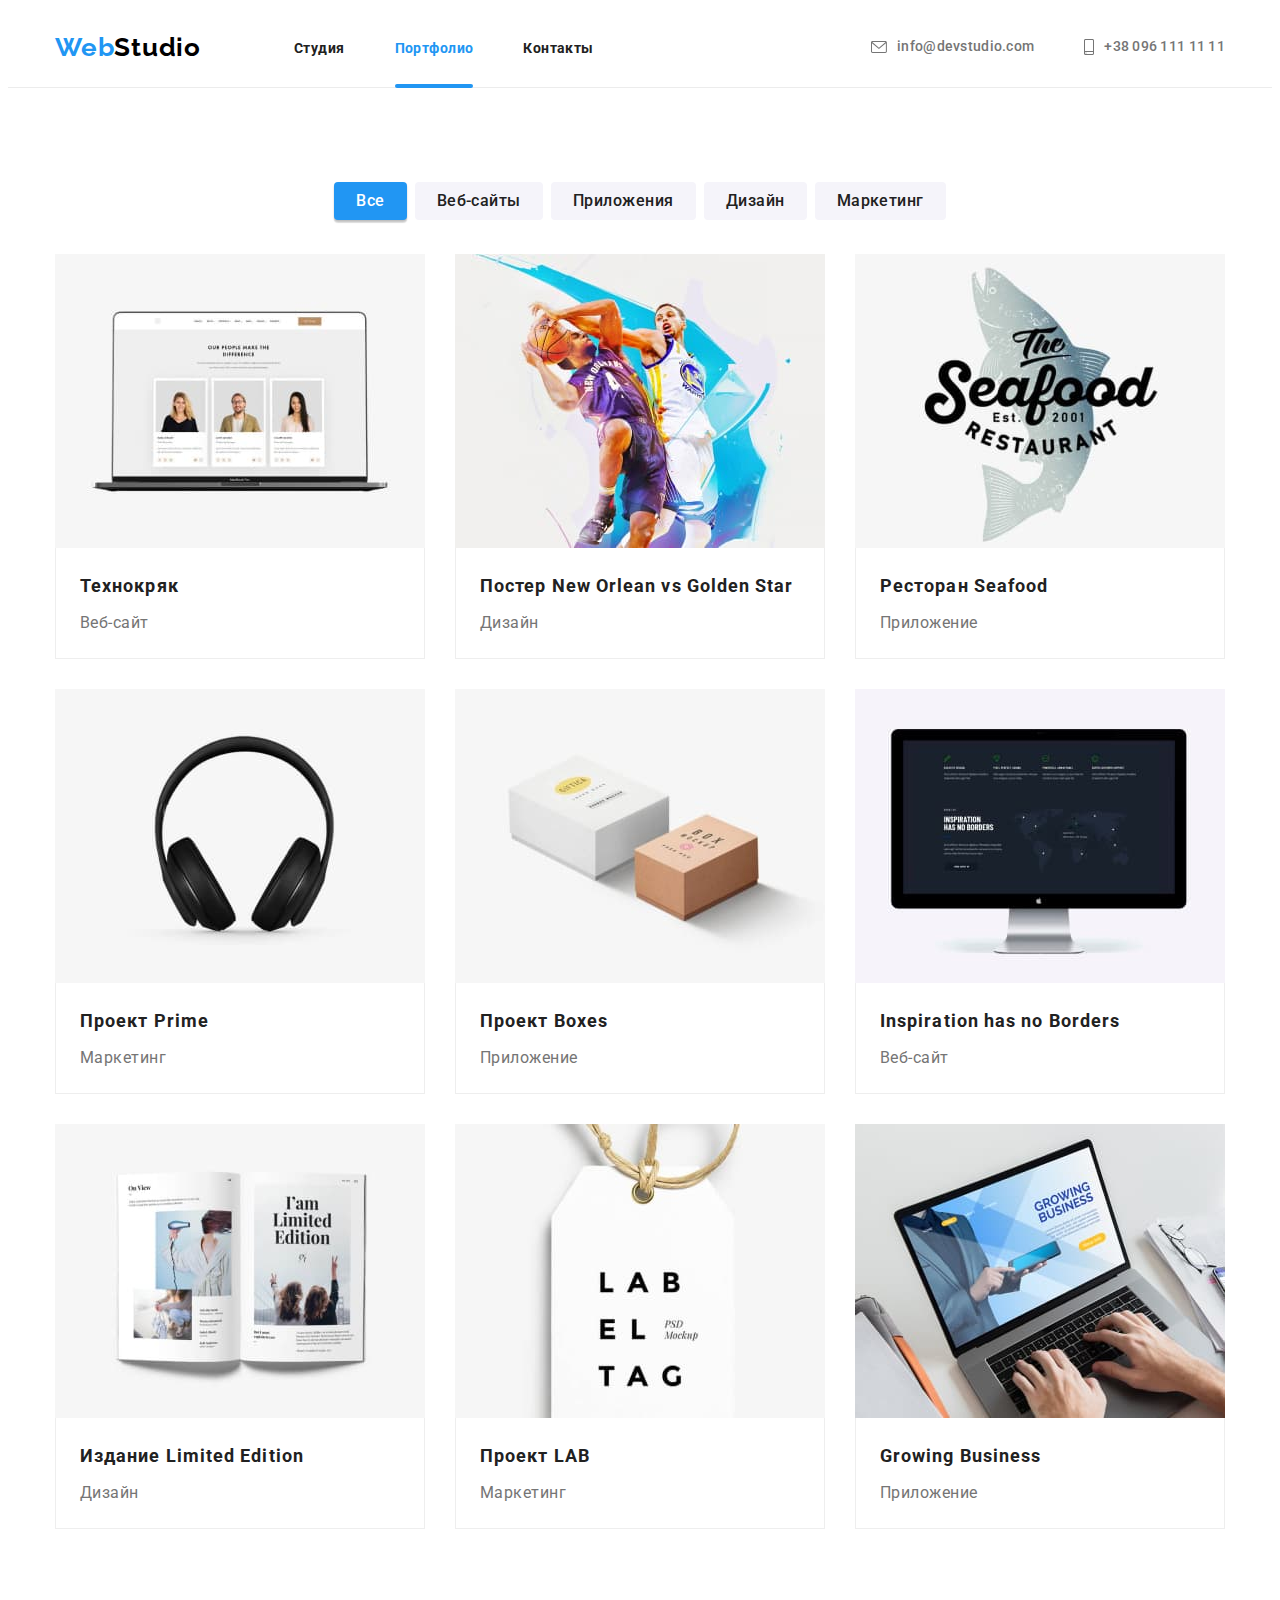
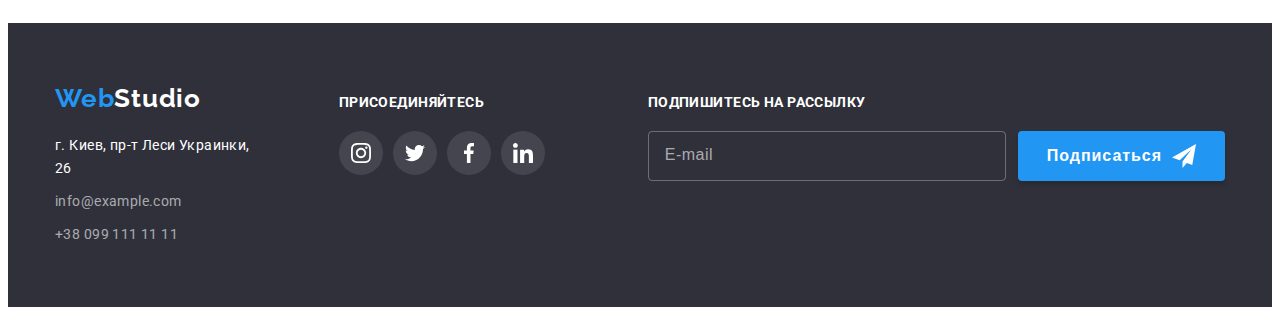
==== commit a1eba87c: "Вносит изменения" ====
--- a/portfolio.html
+++ b/portfolio.html
@@ -30,12 +30,12 @@
         <nav class="navigation">
           <ul class="nav-list link list">
             <li class="nav-list__item">
-              <a class="nav-list__link link current" href="./index.html"
+              <a class="nav-list__link link " href="./index.html"
                 >Cтудия</a
               >
             </li>
             <li class="nav-list__item">
-              <a class="nav-list__link link" href="./portfolio.html"
+              <a class="nav-list__link current link" href="./portfolio.html"
                 >Портфолио</a
               >
             </li>
@@ -82,26 +82,26 @@
     <main>
       <section class="section">
         <div class="container">
-          <ul class="portfolio-list__button list">
-            <li class="portfolio-list__item">
-              <button type="button" class="portfolio__button current">
+          <ul class="portfolio-list list">
+            <li class="portfolio-list__item">
+              <button type="button" class="portfolio-list__button current">
                 Все
               </button>
             </li>
             <li class="portfolio-list__item">
-              <button type="button" class="portfolio__button">Веб-сайты</button>
-            </li>
-            <li class="portfolio-list__item">
-              <button type="button" class="portfolio__button"">Приложения</button>
-            </li>
-            <li class="portfolio-list__item">
-              <button type="button" class="portfolio__button"">Дизайн</button>
-            </li>
-            <li class="portfolio-list__item">
-              <button type="button" class="portfolio__button"">Маркетинг</button>
-            </li>
-          </ul>
-          <ul class="portfolio list portfolio__card-set">
+              <button type="button" class="portfolio-list__button">Веб-сайты</button>
+            </li>
+            <li class="portfolio-list__item">
+              <button type="button" class="portfolio-list__button"">Приложения</button>
+            </li>
+            <li class="portfolio-list__item">
+              <button type="button" class="portfolio-list__button"">Дизайн</button>
+            </li>
+            <li class="portfolio-list__item">
+              <button type="button" class="portfolio-list__button"">Маркетинг</button>
+            </li>
+          </ul>
+          <ul class="portfolio list ">
             <li class="portfolio__item">
               <a href="#" class="portfolio__card-link link">
                 <div class="portfolio__img">
@@ -118,8 +118,8 @@
                   </p>
                 </div>
                 <div class="portfolio__card-content">
-                  <h3 class="portfolio-title">Технокряк</h3>
-                  <p class="portfolio-text">Веб-сайт</p>
+                  <h3 class="portfolio__title">Технокряк</h3>
+                  <p class="portfolio__text">Веб-сайт</p>
                 </div>
               </a>
             </li>
@@ -139,10 +139,10 @@
                   </p>
                 </div>
                 <div class="portfolio__card-content">
-                  <h3 class="portfolio-title">
+                  <h3 class="portfolio__title">
                     Постер New Orlean vs Golden Star
                   </h3>
-                  <p class="portfolio-text">Дизайн</p>
+                  <p class="portfolio__text">Дизайн</p>
                 </div>
               </a>
             </li>
@@ -163,8 +163,8 @@
                 </div>
 
                 <div class="portfolio__card-content">
-                  <h3 class="portfolio-title">Ресторан Seafood</h3>
-                  <p class="portfolio-text">Приложение</p>
+                  <h3 class="portfolio__title">Ресторан Seafood</h3>
+                  <p class="portfolio__text">Приложение</p>
                 </div>
               </a>
             </li>
@@ -184,8 +184,8 @@
                   </p>
                 </div>
                 <div class="portfolio__card-content">
-                  <h3 class="portfolio-title">Проект Prime</h3>
-                  <p class="portfolio-text">Маркетинг</p>
+                  <h3 class="portfolio__title">Проект Prime</h3>
+                  <p class="portfolio__text">Маркетинг</p>
                 </div>
               </a>
             </li>
@@ -205,8 +205,8 @@
                   </p>
                 </div>
                 <div class="portfolio__card-content">
-                  <h3 class="portfolio-title">Проект Boxes</h3>
-                  <p class="portfolio-text">Приложение</p>
+                  <h3 class="portfolio__title">Проект Boxes</h3>
+                  <p class="portfolio__text">Приложение</p>
                 </div>
               </a>
             </li>
@@ -226,8 +226,8 @@
                   </p>
                 </div>
                 <div class="portfolio__card-content">
-                  <h3 class="portfolio-title">Inspiration has no Borders</h3>
-                  <p class="portfolio-text">Веб-сайт</p>
+                  <h3 class="portfolio__title">Inspiration has no Borders</h3>
+                  <p class="portfolio__text">Веб-сайт</p>
                 </div>
               </a>
             </li>
@@ -247,8 +247,8 @@
                   </p>
                 </div>
                 <div class="portfolio__card-content">
-                  <h3 class="portfolio-title">Издание Limited Edition</h3>
-                  <p class="portfolio-text">Дизайн</p>
+                  <h3 class="portfolio__title">Издание Limited Edition</h3>
+                  <p class="portfolio__text">Дизайн</p>
                 </div>
               </a>
             </li>
@@ -268,8 +268,8 @@
                   </p>
                 </div>
                 <div class="portfolio__card-content">
-                  <h3 class="portfolio-title">Проект LAB</h3>
-                  <p class="portfolio-text">Маркетинг</p>
+                  <h3 class="portfolio__title">Проект LAB</h3>
+                  <p class="portfolio__text">Маркетинг</p>
                 </div>
               </a>
             </li>
@@ -289,8 +289,8 @@
                   </p>
                 </div>
                 <div class="portfolio__card-content">
-                  <h3 class="portfolio-title">Growing Business</h3>
-                  <p class="portfolio-text">Приложение</p>
+                  <h3 class="portfolio__title">Growing Business</h3>
+                  <p class="portfolio__text">Приложение</p>
                 </div>
               </a>
             </li>
@@ -301,13 +301,13 @@
     <!-- --footer-->
     <!--footer-->
     <footer class="footer">
-      <div class="container footer-section">
-        <div class="footer-logo">
+      <div class="container footer__section">
+        <div class="footer--logo">
           <a href="#" class="link footer-logo__link"
             ><span class="logo__span">Web</span
             ><span class="footer-logo__span">Studio</span></a
           >
-
+  
           <address class="address footer-content">
             г. Киев, пр-т Леси Украинки, 26
           </address>
@@ -318,7 +318,7 @@
               >
             </li>
             <li class="footer-list__item list">
-              <a href="tel:+380991111111" class="footer-list__link link"
+              <a href="tel:+380991111111" class="footer-list__link  link"
                 >+38 099 111 11 11</a
               >
             </li>
@@ -326,30 +326,30 @@
         </div>
         <div class="footer-join">
           <p class="footer-join__text">Присоединяйтесь</p>
-          <ul class="footer__icon-list list">
+          <ul class="footer-list__icon list">
             <li>
-              <a href="#" class="footer__icon-link"
+              <a href="#" class="footer-list__icon-link "
                 ><svg class="footer__icon">
                   <use href="./images/icons.svg#icon-instagram"></use>
                 </svg>
               </a>
             </li>
             <li>
-              <a href="#" class="footer__icon-link">
+              <a href="#" class="footer-list__icon-link ">
                 <svg class="footer__icon">
                   <use href="./images/icons.svg#icon-twitter"></use>
                 </svg>
               </a>
             </li>
             <li>
-              <a href="#" class="footer__icon-link">
+              <a href="#" class="footer-list__icon-link ">
                 <svg class="footer__icon">
                   <use href="./images/icons.svg#icon-facebook"></use>
                 </svg>
               </a>
             </li>
             <li>
-              <a href="#" class="footer__icon-link"
+              <a href="#" class="footer-list__icon-link "
                 ><svg class="footer__icon">
                   <use href="./images/icons.svg#icon-linkedin"></use>
                 </svg>
--- a/css/main.min.css
+++ b/css/main.min.css
@@ -1,2 +1,2 @@
-:root{--title-color: #212121;--text-color: #757575;--primary-background: #2f303a;--accent-color: #2196f3;--secondary-color: #ffff;--our-team-background: #f5f4fa;--company-text-color: #000000;--background-portfolio-button: #f5f4fa;--portfolio-overlay-background: rgba(33, 150, 243, 0.9);--timing-function: cubic-bezier(0.4, 0, 0.2, 1)}.visually-hidden{position:absolute;width:1px;height:1px;margin:-1px;border:0;padding:0;white-space:nowrap;clip-path:inset(100%);clip:rect(0 0 0 0);overflow:hidden}h1,h2,h3,h4,h5,h6,p{margin-top:0;margin-bottom:0;padding-left:0}.list{list-style:none}ul,ol{margin-top:0;margin-bottom:0;padding-left:0}img{display:block;max-width:100%}.link{text-decoration:none}body{font-family:Roboto, sans-serif}*,*::before,*::after{box-sizing:border-box}.container{width:1200px;margin-left:auto;margin-right:auto;padding-left:15px;padding-right:15px}.header{border-bottom:1px solid #ececec;padding-top:24px;padding-bottom:24px}.header__container{display:flex;align-items:center}.navigation{display:flex}.nav-list{display:flex}.communication-list{display:flex;margin-left:auto}.communication-list__item:not(:last-child){margin-right:50px}.header-button{display:flex;align-items:center}.nav-list__item:not(:last-child){margin-right:50px}.logo{font-family:Raleway, sans-serif;font-weight:bold;font-size:26px;line-height:1.19;letter-spacing:0.03em;color:var(--company-text-color);margin-right:93px}.logo__span{font-family:Raleway, sans-serif;font-weight:bold;font-size:26px;line-height:1.19;letter-spacing:0.03em;color:var(--accent-color)}.nav-list__link{position:relative;font-weight:bold;font-size:14px;line-height:1.14;letter-spacing:0.03em;color:var(--title-color);transition:color 250ms var(--timing-function)}.nav-list__link:hover,.nav-list__link:focus{color:var(--accent-color)}.nav-list__link.current{padding:28px 0px;color:var(--accent-color)}.nav-list__link.current::after{content:'';position:absolute;display:block;bottom:-4px;left:0;width:100%;height:4px;background-color:#2196f3;border-radius:2px}.communication-list__link{display:flex;align-items:center;font-weight:500;font-size:14px;line-height:1.14;letter-spacing:0.02em;color:var(--text-color);transition:color 250ms var(--timing-function)}.communication-list__link:hover,.communication-list__link:focus{color:var(--accent-color)}.communication-list__icon-link{fill:#757575;transition:fill 250ms var(--timing-function)}.communication-list__icon-link:hover,.communication-list__icon-link:focus{fill:var(--accent-color)}.communication-list__icon{margin-right:10px}.hero__title{font-weight:900;font-size:44px;line-height:1.65;text-align:center;letter-spacing:0.06em;text-transform:uppercase;color:var(--secondary-color);margin-bottom:30px}.hero{background-color:var(--primary-background);text-align:center;padding-top:200px;padding-bottom:200px;background-image:linear-gradient(to right, rgba(47,48,58,0.4), rgba(47,48,58,0.4)),url("../images/main.jpg");background-repeat:no-repeat;background-position:center;background-size:cover;max-width:1600px}.hero__btn{font-family:inherit;font-weight:bold;font-size:16px;line-height:1.87;text-align:center;letter-spacing:0.06em;padding:10px 32px;border-radius:4px;border:0;cursor:pointer;background-color:#2196f3;color:var(--secondary-color)}.section{padding-top:94px;padding-bottom:94px}.section-list{display:flex}.section_item:not(:last-child){margin-right:30px}.section_title{font-weight:bold;font-size:36px;line-height:1.17;text-align:center;letter-spacing:0.03em;color:var(--title-color);margin-bottom:50px}.section_text{font-size:16px;line-height:1.18;text-align:center;letter-spacing:0.03em;color:var(--text-color)}.section-advantages{padding-top:94px}.advantages{display:flex;align-items:center;justify-content:center;width:270px;height:120px;background-color:#f5f4fa;border-radius:4px;margin-bottom:30px}.advantages__icon{width:70px;height:70px}.advantages__title{text-transform:uppercase;font-weight:bold;font-size:14px;line-height:1.14;letter-spacing:0.03em;color:var(--title-color);margin-bottom:10px}.advantages__text{font-size:14px;line-height:24px;letter-spacing:0.03em;color:var(--text-color)}.doing-overley{position:relative}.doing-overlay__images{position:absolute;bottom:0;right:0;width:100%;height:100%;background-color:rgba(47,48,58,0.8);width:370px;height:70px;padding:27px}.doing-overley__title{font-weight:bold;font-size:14px;line-height:1.14;text-align:center;letter-spacing:0.03em;text-transform:uppercase;color:#ffffff}.doing-list{font-style:normal;font-weight:500;font-size:16px;line-height:1.18;text-align:center;letter-spacing:0.03em;color:var(--title-color)}.our-team__title{font-style:normal;font-weight:500;font-size:16px;line-height:1.18;letter-spacing:0.03em;color:#212121;text-align:center}.our-team-content{background:#ffffff;border-radius:0px 0px 4px 4px;box-shadow:0px 1px 3px rgba(0,0,0,0.12),0px 1px 1px rgba(0,0,0,0.14),0px 2px 1px rgba(0,0,0,0.2)}.our-team{background:var(--our-team-background)}.our-team-box{padding:30px 32px}.our-team__icon-link{display:flex;align-items:center;justify-content:center;width:44px;height:44px;border-radius:50%;fill:#afb1b8;background-color:#ffffff;transition:background-color 250ms var(--timing-function),fill 250ms var(--timing-function)}.our-team__icon-link:hover,.our-team__icon-link:focus{fill:#fff;background-color:#2196f3}.our-team__icon-list{display:flex;margin-top:16px;justify-content:space-between}.our-team__icon{width:20px;height:20px}.card-content{margin-top:9px}.client-list__item:not(:last-child){margin-right:30px}.client-list__link{display:flex;border:1px solid #afb1b8;border-radius:4px;justify-content:center;align-items:center;width:170px;height:92px;fill:#afb1b8;transition:background-color 250ms var(--timing-function),fill 250ms var(--timing-function)}.client-list__link:hover,.client-list__link:focus{fill:#2196f3;border:1px solid #2196f3}.client-list{display:flex}.footer-list__item:not(:last-child){margin-bottom:9px}.footer-logo__link{margin-bottom:20px;display:block}.footer{display:flex;align-items:baseline;background:var(--primary-background);padding-top:60px;padding-bottom:60px}.footer-section{display:flex;align-items:baseline}.footer-join__text{font-weight:bold;font-size:14px;line-height:1.14;letter-spacing:0.03em;text-transform:uppercase;color:#ffffff}.footer__icon-list{display:flex;margin-top:20px}.footer__icon-link{display:flex;justify-content:center;align-items:center;width:44px;height:44px;margin-right:10px;border-radius:50%;background-color:rgba(255,255,255,0.1);transition:background-color 250ms var(--timing-function)}.footer__icon-link:hover,.footer__icon-link:focus{background-color:var(--accent-color)}.footer__icon{width:20px;height:20px;fill:#ffff}.footer-logo{margin-right:70px}.footer-join{display:flex;flex-direction:column}.footer-logo__span{font-family:Raleway, sans-serif;font-weight:bold;font-size:26px;line-height:1.19;letter-spacing:0.03em;color:var(--secondary-color)}.address{font-style:normal;font-size:14px;line-height:1.71;letter-spacing:0.03em;color:var(--secondary-color)}.footer-list{margin-top:9px}.footer-list__link{font-size:14px;line-height:1.71;letter-spacing:0.03em;color:rgba(255,255,255,0.6);transition:color 250ms var(--timing-function)}.footer-list__link:hover,.footer-list__link:focus{color:var(--secondary-color)}.footer-form{margin-left:93px}.footer-form__subscribe{display:flex}.footer-form__text{font-weight:bold;font-size:14px;line-height:1.14;letter-spacing:0.03em;text-transform:uppercase;color:var(--secondary-color);margin-bottom:20px}.user-email-input{width:358px;height:50px;padding:15px 16px;border:1px solid rgba(255,255,255,0.3);background-color:transparent;border-radius:4px;color:var(--secondary-color);outline:0}.user-email-input::placeholder{font-size:16px;line-height:1.25;letter-spacing:0.03em;color:rgba(255,255,255,0.6)}.footer-form__button{display:flex;justify-content:center;align-items:center;padding:10px 29px;margin-left:12px;font-weight:bold;font-size:16px;line-height:1.87;letter-spacing:0.06em;border:0;background-color:var(--accent-color);box-shadow:0px 4px 4px rgba(0,0,0,0.15);border-radius:4px;color:#ffffff;cursor:pointer}.footer-form__icon{width:24px;height:24px;margin-left:10px}.portfolio-list__item:not(:last-child){margin-right:8px}.portfolio-list__button{display:flex;justify-content:center;margin-bottom:34px}.portfolio__card-set{padding:0;margin:0;display:flex;flex-wrap:wrap;margin-left:-30px;margin-top:-30px}.portfolio__card-set>.portfolio__item{flex-basis:calc(100% / 3- 30px);margin-left:30px;margin-top:30px}.portfolio__card-link{position:relative;display:block;cursor:pointer;transition:box-shadow 250ms var(--timing-function)}.portfolio__card-link:hover,.portfolio__card-link:focus{box-shadow:0px 1px 1px rgba(0,0,0,0.12),0px 4px 4px rgba(0,0,0,0.06),1px 4px 6px rgba(0,0,0,0.16)}.portfolio__card-content{padding:20px 24px;border:1px solid #eeeeee;border-top:0}.portfolio__button{font-family:inherit;background:var(--background-portfolio-button);cursor:pointer;font-weight:500;font-size:16px;line-height:1.62;letter-spacing:0.03em;border:0;padding:6px 22px;border-radius:4px;color:var(--title-color);transition:background-color 250ms var(--timing-function),box-shadow 250ms var(--timing-function),color 250ms var(--timing-function)}.portfolio__button:hover,.portfolio__button:focus{background:var(--accent-color);color:var(--secondary-color);box-shadow:0px 3px 1px rgba(0,0,0,0.1),0px 1px 2px rgba(0,0,0,0.08),0px 2px 2px rgba(0,0,0,0.12)}.portfolio__button.current{background:var(--accent-color);color:var(--secondary-color);box-shadow:0px 3px 1px rgba(0,0,0,0.1),0px 1px 2px rgba(0,0,0,0.08),0px 2px 2px rgba(0,0,0,0.12)}.portfolio-title{font-weight:bold;font-size:18px;line-height:2;letter-spacing:0.06em;margin-bottom:4px;color:var(--title-color)}.portfolio-text{font-size:16px;line-height:1.87;letter-spacing:0.03em;color:var(--text-color)}.portfolio__img{position:relative;overflow:hidden}.portfolio__overlay{position:absolute;width:100%;height:100%;top:0;left:0;padding:63px 24px;background-color:var(--portfolio-overlay-background);font-weight:normal;font-size:18px;line-height:1.55;letter-spacing:0.03em;color:#ffffff;overflow:auto;transform:translateY(101%);transition:transform 500ms}.portfolio__card-link:hover .portfolio__overlay,.portfolio__card-link:focus .portfolio__overlay{transform:translateY(0%)}.backdrop{position:fixed;top:0;left:0;width:100%;height:100%;background-color:rgba(0,0,0,0.2);transition:opacity 250ms linear, visibility 250ms linear}.modal-btn{position:absolute;top:50%;left:50%;transform:translate(-50%, -50%);width:528px;height:581px;background-color:#fff;padding:40px 40px}.close-btn{position:absolute;top:0;right:0;justify-content:center;align-items:center;padding:0;margin-right:8px;margin-top:8px;cursor:pointer;width:30px;height:30px;border-radius:50%;border:1px solid rgba(0,0,0,0.1);background-color:transparent}.close-btn:hover,.close-btn:focus{fill:var(--accent-color)}.close-btn__svg{width:11px;height:11px;transition:fill 250ms var(--timing-function)}.is-hidden{opacity:0;visibility:hidden;pointer-events:none}.modal-form{display:flex;flex-direction:column}.modal-form__title{font-weight:bold;font-size:20px;line-height:1.15;letter-spacing:0.03em;margin-bottom:12px}.modal-form__label{display:block;font-size:12px;line-height:1.17;letter-spacing:0.01em;color:#757575;margin-bottom:4px}.modal-form__input{width:100%;height:40px;padding-left:42px;border:1px solid rgba(33,33,33,0.2);border-radius:4px;cursor:pointer;outline:0;transition:border-color 250ms var(--timing-function)}.modal-form__input:hover,.modal-form__input:focus{border-color:#2196f3}.modal-form__input:hover+.modal-form__icon,.modal-form__input:focus+.modal-form__icon{fill:var(--accent-color)}.modal-form__icon{position:absolute;width:18px;height:18px;top:50%;left:12px;transform:translateY(-50%);transition:fill 250ms var(--timing-function)}.modal-form__input-data{position:relative;margin-bottom:10px}.modal-form__textarea{width:100%;height:120px;border:1px solid rgba(33,33,33,0.2);border-radius:4px;padding:12px 16px;font-size:14px;line-height:1.14;letter-spacing:0.01em;margin-bottom:20px;resize:none;transition:border-color 250ms var(--timing-function)}.modal-form__textarea::placeholder{color:rgba(117,117,117,0.5)}.modal-form__textarea:hover,.modal-form__textarea:focus{outline:none;border-color:var(--accent-color)}.modal-form__input--agree:checked+.modal-form__checkbox:before{border:0;background-image:url("../images/check.svg");background-color:var(--accent-color);background-repeat:no-repeat;background-size:cover;background-position:center;border:2px solid var(--accent-color);border-radius:2px}.modal-form__input--agree:focus+.modal-form__checkbox:before{border-color:var(--accent-color)}.modal-form__checkbox:before{display:block;width:16px;height:15px;border:2px solid #212121;cursor:pointer;box-shadow:0px 4px 4px rgba(0,0,0,0.25);content:'';margin-right:7px}.modal-form__checkbox{display:flex;align-items:center;cursor:pointer;font-size:14px;line-height:1.71;letter-spacing:0.03em;color:#757575;margin-bottom:30px}.modal-form__button{display:block;margin:0 auto;padding:10px 56px;font-weight:bold;font-size:16px;line-height:1.87;letter-spacing:0.06em;background:var(--accent-color);box-shadow:0px 4px 4px rgba(0,0,0,0.15);border-radius:4px;border:0;color:#ffffff;cursor:pointer}.modal-form__link{color:#2196f3}
+:root{--title-color: #212121;--text-color: #757575;--primary-background: #2f303a;--accent-color: #2196f3;--secondary-color: #ffff;--our-team-background: #f5f4fa;--company-text-color: #000000;--background-portfolio-button: #f5f4fa;--portfolio-overlay-background: rgba(33, 150, 243, 0.9);--timing-function: cubic-bezier(0.4, 0, 0.2, 1)}.visually-hidden{position:absolute;width:1px;height:1px;margin:-1px;border:0;padding:0;white-space:nowrap;clip-path:inset(100%);clip:rect(0 0 0 0);overflow:hidden}h1,h2,h3,h4,h5,h6,p{margin-top:0;margin-bottom:0;padding-left:0}.list{list-style:none}ul,ol{margin-top:0;margin-bottom:0;padding-left:0}img{display:block;max-width:100%}.link{text-decoration:none}body{font-family:Roboto, sans-serif}*,*::before,*::after{box-sizing:border-box}.container{width:1200px;margin-left:auto;margin-right:auto;padding-left:15px;padding-right:15px}.header{border-bottom:1px solid #ececec;padding-top:24px;padding-bottom:24px}.header__container{display:flex;align-items:center}.navigation{display:flex}.nav-list{display:flex}.nav-list__item:not(:last-child){margin-right:50px}.nav-list__link{position:relative;font-weight:bold;font-size:14px;line-height:1.14;letter-spacing:0.03em;color:var(--title-color);transition:color 250ms var(--timing-function)}.nav-list__link:hover,.nav-list__link:focus{color:var(--accent-color)}.nav-list__link.current{padding:28px 0px;color:var(--accent-color)}.nav-list__link.current::after{content:'';position:absolute;display:block;bottom:-4px;left:0;width:100%;height:4px;background-color:#2196f3;border-radius:2px}.header-button{display:flex;align-items:center}.logo{font-family:Raleway, sans-serif;font-weight:bold;font-size:26px;line-height:1.19;letter-spacing:0.03em;color:var(--company-text-color);margin-right:93px}.logo__span{font-family:Raleway, sans-serif;font-weight:bold;font-size:26px;line-height:1.19;letter-spacing:0.03em;color:var(--accent-color)}.communication-list{display:flex;margin-left:auto}.communication-list__item:not(:last-child){margin-right:50px}.communication-list__link{display:flex;align-items:center;font-weight:500;font-size:14px;line-height:1.14;letter-spacing:0.02em;color:var(--text-color);transition:color 250ms var(--timing-function)}.communication-list__link:hover,.communication-list__link:focus{color:var(--accent-color)}.communication-list__icon-link{fill:#757575;transition:fill 250ms var(--timing-function)}.communication-list__icon-link:hover,.communication-list__icon-link:focus{fill:var(--accent-color)}.communication-list__icon{margin-right:10px}.hero{background-color:var(--primary-background);text-align:center;padding-top:200px;padding-bottom:200px;background-image:linear-gradient(to right, rgba(47,48,58,0.4), rgba(47,48,58,0.4)),url("../images/main.jpg");background-repeat:no-repeat;background-position:center;background-size:cover;max-width:1600px}.hero__title{font-weight:900;font-size:44px;line-height:1.65;text-align:center;letter-spacing:0.06em;text-transform:uppercase;color:var(--secondary-color);margin-bottom:30px}.hero__btn{font-family:inherit;font-weight:bold;font-size:16px;line-height:1.87;text-align:center;letter-spacing:0.06em;padding:10px 32px;border-radius:4px;border:0;cursor:pointer;background-color:#2196f3;color:var(--secondary-color)}.section{padding-top:94px;padding-bottom:94px}.section-list{display:flex}.section__item:not(:last-child){margin-right:30px}.section__title{font-weight:bold;font-size:36px;line-height:1.17;text-align:center;letter-spacing:0.03em;color:var(--title-color);margin-bottom:50px}.section__text{font-size:16px;line-height:1.18;text-align:center;letter-spacing:0.03em;color:var(--text-color)}.section-advantages{padding-top:94px}.advantages{display:flex;align-items:center;justify-content:center;width:270px;height:120px;background-color:#f5f4fa;border-radius:4px;margin-bottom:30px}.advantages__icon{width:70px;height:70px}.advantages__title{text-transform:uppercase;font-weight:bold;font-size:14px;line-height:1.14;letter-spacing:0.03em;color:var(--title-color);margin-bottom:10px}.advantages__text{font-size:14px;line-height:24px;letter-spacing:0.03em;color:var(--text-color)}.doing-overley{position:relative}.doing-overley__images{position:absolute;bottom:0;right:0;width:100%;height:100%;background-color:rgba(47,48,58,0.8);width:370px;height:70px;padding:27px}.doing-overley__title{font-weight:bold;font-size:14px;line-height:1.14;text-align:center;letter-spacing:0.03em;text-transform:uppercase;color:#ffffff}.doing-list{font-style:normal;font-weight:500;font-size:16px;line-height:1.18;text-align:center;letter-spacing:0.03em;color:var(--title-color)}.our-team{background:var(--our-team-background)}.our-team__title{font-style:normal;font-weight:500;font-size:16px;line-height:1.18;letter-spacing:0.03em;color:#212121;text-align:center}.our-team__content{background:#ffffff;border-radius:0px 0px 4px 4px;box-shadow:0px 1px 3px rgba(0,0,0,0.12),0px 1px 1px rgba(0,0,0,0.14),0px 2px 1px rgba(0,0,0,0.2)}.our-team__box{padding:30px 32px}.our-team__icon-link{display:flex;align-items:center;justify-content:center;width:44px;height:44px;border-radius:50%;fill:#afb1b8;background-color:#ffffff;transition:background-color 250ms var(--timing-function),fill 250ms var(--timing-function)}.our-team__icon-link:hover,.our-team__icon-link:focus{fill:#fff;background-color:#2196f3}.our-team__icon-list{display:flex;margin-top:16px;justify-content:space-between}.our-team__icon{width:20px;height:20px}.card-content{margin-top:9px}.client-list{display:flex}.client-list__item:not(:last-child){margin-right:30px}.client-list__link{display:flex;border:1px solid #afb1b8;border-radius:4px;justify-content:center;align-items:center;width:170px;height:92px;fill:#afb1b8;transition:background-color 250ms var(--timing-function),fill 250ms var(--timing-function)}.client-list__link:hover,.client-list__link:focus{fill:#2196f3;border:1px solid #2196f3}.footer-list__item:not(:last-child){margin-bottom:9px}.footer-logo__link{margin-bottom:20px;display:block}.footer{display:flex;align-items:baseline;background:var(--primary-background);padding-top:60px;padding-bottom:60px}.footer__section{display:flex;align-items:baseline}.footer__icon{width:20px;height:20px;fill:#ffff}.footer-list__icon{display:flex;margin-top:20px}.footer-list__icon-link{display:flex;justify-content:center;align-items:center;width:44px;height:44px;margin-right:10px;border-radius:50%;background-color:rgba(255,255,255,0.1);transition:background-color 250ms var(--timing-function)}.footer-list__icon-link:hover,.footer-list__icon-link:focus{background-color:var(--accent-color)}.footer-logo{margin-right:70px}.footer-logo__span{font-family:Raleway, sans-serif;font-weight:bold;font-size:26px;line-height:1.19;letter-spacing:0.03em;color:var(--secondary-color)}.footer-join{display:flex;flex-direction:column}.footer-join__text{font-weight:bold;font-size:14px;line-height:1.14;letter-spacing:0.03em;text-transform:uppercase;color:#ffffff}.address{font-style:normal;font-size:14px;line-height:1.71;letter-spacing:0.03em;color:var(--secondary-color);margin-right:70px}.footer-list{margin-top:9px}.footer-list__link{font-size:14px;line-height:1.71;letter-spacing:0.03em;color:rgba(255,255,255,0.6);transition:color 250ms var(--timing-function)}.footer-list__link:hover,.footer-list__link:focus{color:var(--secondary-color)}.footer-form{margin-left:93px}.footer-form__subscribe{display:flex}.footer-form__text{font-weight:bold;font-size:14px;line-height:1.14;letter-spacing:0.03em;text-transform:uppercase;color:var(--secondary-color);margin-bottom:20px}.footer-form__button{display:flex;justify-content:center;align-items:center;padding:10px 29px;margin-left:12px;font-weight:bold;font-size:16px;line-height:1.87;letter-spacing:0.06em;border:0;background-color:var(--accent-color);box-shadow:0px 4px 4px rgba(0,0,0,0.15);border-radius:4px;color:#ffffff;cursor:pointer}.footer-form__icon{width:24px;height:24px;margin-left:10px}.user-email-input{width:358px;height:50px;padding:15px 16px;border:1px solid rgba(255,255,255,0.3);background-color:transparent;border-radius:4px;color:var(--secondary-color);outline:0}.user-email-input::placeholder{font-size:16px;line-height:1.25;letter-spacing:0.03em;color:rgba(255,255,255,0.6)}.portfolio-list{display:flex;justify-content:center;margin-bottom:34px}.portfolio-list__item:not(:last-child){margin-right:8px}.portfolio-list__button{font-family:inherit;background:var(--background-portfolio-button);cursor:pointer;font-weight:500;font-size:16px;line-height:1.62;letter-spacing:0.03em;border:0;padding:6px 22px;border-radius:4px;color:var(--title-color);transition:background-color 250ms var(--timing-function),box-shadow 250ms var(--timing-function),color 250ms var(--timing-function)}.portfolio-list__button:hover,.portfolio-list__button:focus{background:var(--accent-color);color:var(--secondary-color);box-shadow:0px 3px 1px rgba(0,0,0,0.1),0px 1px 2px rgba(0,0,0,0.08),0px 2px 2px rgba(0,0,0,0.12)}.portfolio-list__button.current{background:var(--accent-color);color:var(--secondary-color);box-shadow:0px 3px 1px rgba(0,0,0,0.1),0px 1px 2px rgba(0,0,0,0.08),0px 2px 2px rgba(0,0,0,0.12)}.portfolio{padding:0;margin:0;display:flex;flex-wrap:wrap;margin-left:-30px;margin-top:-30px}.portfolio>.portfolio__item{flex-basis:calc(100% / 3- 30px);margin-left:30px;margin-top:30px}.portfolio__card-link{position:relative;display:block;cursor:pointer;transition:box-shadow 250ms var(--timing-function)}.portfolio__card-link:hover,.portfolio__card-link:focus{box-shadow:0px 1px 1px rgba(0,0,0,0.12),0px 4px 4px rgba(0,0,0,0.06),1px 4px 6px rgba(0,0,0,0.16)}.portfolio__card-content{padding:20px 24px;border:1px solid #eeeeee;border-top:0}.portfolio__title{font-weight:bold;font-size:18px;line-height:2;letter-spacing:0.06em;margin-bottom:4px;color:var(--title-color)}.portfolio__text{font-size:16px;line-height:1.87;letter-spacing:0.03em;color:var(--text-color)}.portfolio__img{position:relative;overflow:hidden}.portfolio__overlay{position:absolute;width:100%;height:100%;top:0;left:0;padding:63px 24px;background-color:var(--portfolio-overlay-background);font-weight:normal;font-size:18px;line-height:1.55;letter-spacing:0.03em;color:#ffffff;overflow:auto;transform:translateY(101%);transition:transform 500ms}.portfolio__card-link:hover .portfolio__overlay,.portfolio__card-link:focus .portfolio__overlay{transform:translateY(0%)}.backdrop{position:fixed;top:0;left:0;width:100%;height:100%;background-color:rgba(0,0,0,0.2);transition:opacity 250ms linear, visibility 250ms linear}.modal-btn{position:absolute;top:50%;left:50%;transform:translate(-50%, -50%);width:528px;height:581px;background-color:#fff;padding:40px 40px}.close-btn{position:absolute;top:0;right:0;justify-content:center;align-items:center;padding:0;margin-right:8px;margin-top:8px;cursor:pointer;width:30px;height:30px;border-radius:50%;border:1px solid rgba(0,0,0,0.1);background-color:transparent}.close-btn:hover,.close-btn:focus{fill:var(--accent-color)}.close-btn__svg{width:11px;height:11px;transition:fill 250ms var(--timing-function)}.is-hidden{opacity:0;visibility:hidden;pointer-events:none}.modal-form{display:flex;flex-direction:column}.modal-form__title{font-weight:bold;font-size:20px;line-height:1.15;letter-spacing:0.03em;margin-bottom:12px}.modal-form__label{display:block;font-size:12px;line-height:1.17;letter-spacing:0.01em;color:#757575;margin-bottom:4px}.modal-form__input{width:100%;height:40px;padding-left:42px;border:1px solid rgba(33,33,33,0.2);border-radius:4px;cursor:pointer;outline:0;transition:border-color 250ms var(--timing-function)}.modal-form__input:hover,.modal-form__input:focus{border-color:#2196f3}.modal-form__input:hover+.modal-form__icon,.modal-form__input:focus+.modal-form__icon{fill:var(--accent-color)}.modal-form__icon{position:absolute;width:18px;height:18px;top:50%;left:12px;transform:translateY(-50%);transition:fill 250ms var(--timing-function)}.modal-form__input-data{position:relative;margin-bottom:10px}.modal-form__textarea{width:100%;height:120px;border:1px solid rgba(33,33,33,0.2);border-radius:4px;padding:12px 16px;font-size:14px;line-height:1.14;letter-spacing:0.01em;margin-bottom:20px;resize:none;transition:border-color 250ms var(--timing-function);outline:none}.modal-form__textarea::placeholder{color:rgba(117,117,117,0.5)}.modal-form__textarea:hover,.modal-form__ textarea:focus{border-color:var(--accent-color)}.modal-form__input--agree:checked+.modal-form__checkbox:before{border:0;background-image:url("../images/check.svg");background-color:var(--accent-color);background-repeat:no-repeat;background-size:cover;background-position:center;border:2px solid var(--accent-color);border-radius:2px}.modal-form__input--agree:focus+.modal-form_checkbox:before{border-color:var(--accent-color)}.modal-form__checkbox:before{display:block;width:16px;height:15px;border:2px solid #212121;cursor:pointer;box-shadow:0px 4px 4px rgba(0,0,0,0.25);content:'';margin-right:7px}.modal-form__checkbox{display:flex;align-items:center;cursor:pointer;font-size:14px;line-height:1.71;letter-spacing:0.03em;color:#757575;margin-bottom:30px}.modal-form__button{display:block;margin:0 auto;padding:10px 56px;font-weight:bold;font-size:16px;line-height:1.87;letter-spacing:0.06em;background:var(--accent-color);box-shadow:0px 4px 4px rgba(0,0,0,0.15);border-radius:4px;border:0;color:#ffffff;cursor:pointer}.modal-form__link{color:#2196f3}
 /*# sourceMappingURL=main.min.css.map */